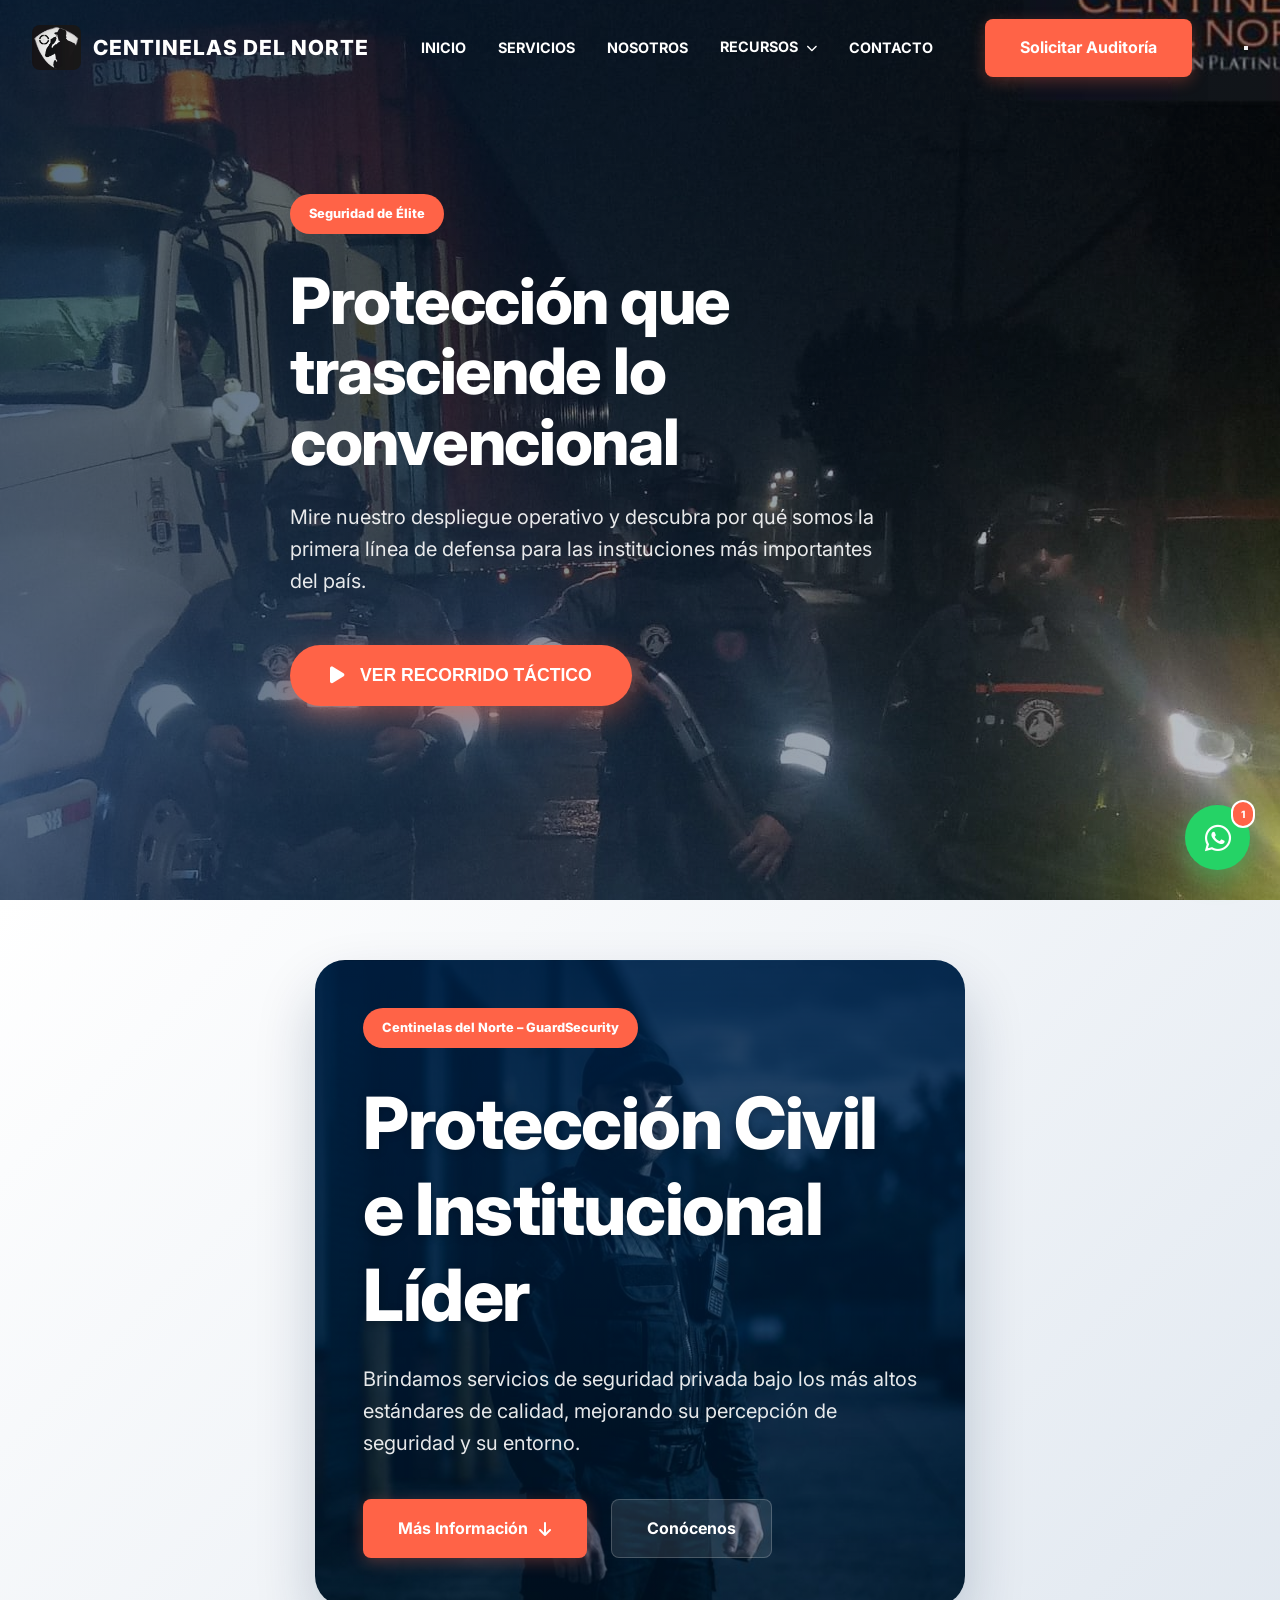
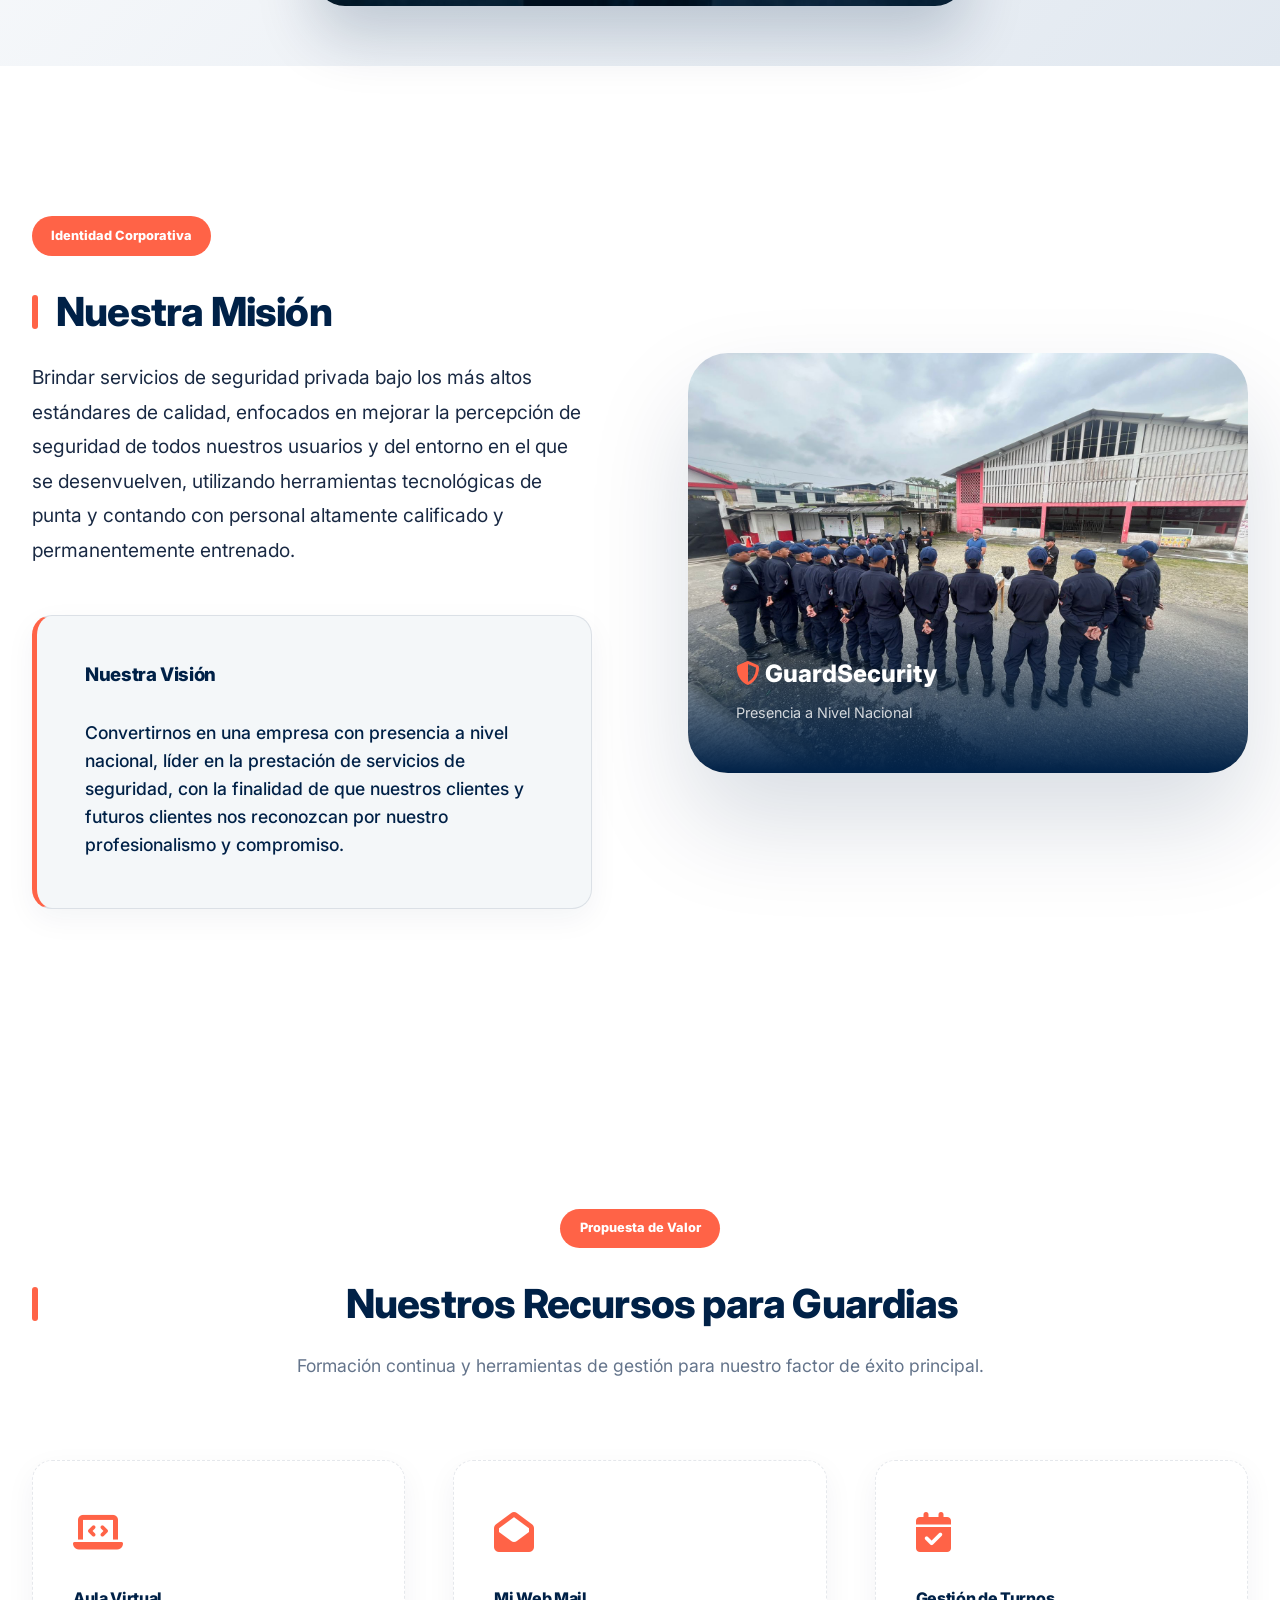
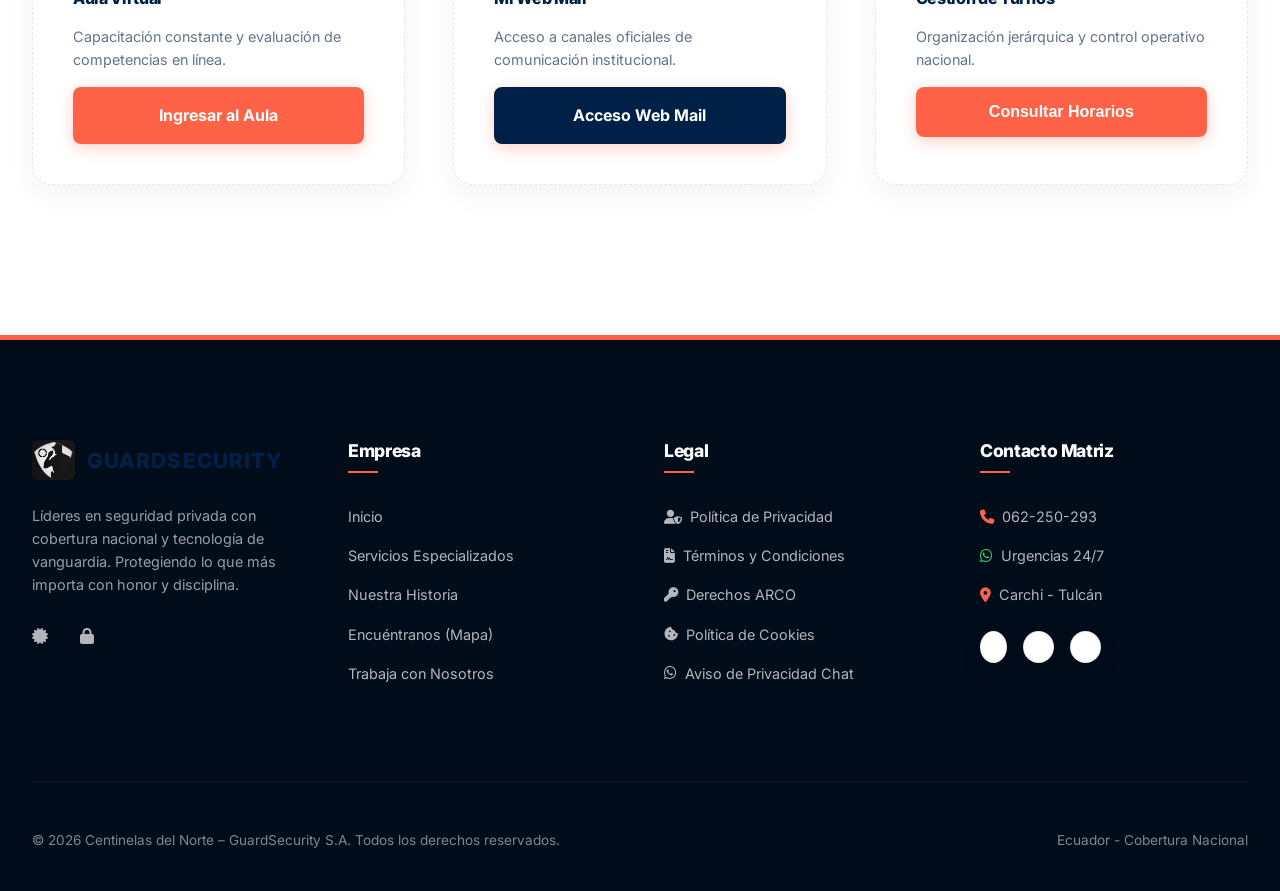
==== index.html @ 5591c802 "actualizar imagen home" ====
<!DOCTYPE html>
<html lang="es">

<head>
  <meta charset="UTF-8">
  <meta name="viewport" content="width=device-width, initial-scale=1.0">
  <title>Centinelas del Norte | Seguridad Privada & Vigilancia Táctica</title>
  <meta name="description" content="Protección integral con personal especializado y vigilancia de vanguardia.">

  <!-- Fonts -->
  <link rel="preconnect" href="https://fonts.googleapis.com">
  <link rel="preconnect" href="https://fonts.gstatic.com" crossorigin>
  <link href="https://fonts.googleapis.com/css2?family=Inter:wght@400;500;600;700;800;900&display=swap"
    rel="stylesheet">

  <!-- Icons & Styles -->
  <link rel="stylesheet" href="https://cdnjs.cloudflare.com/ajax/libs/font-awesome/6.4.0/css/all.min.css">
  <link rel="stylesheet" href="css/global.css">
  <link rel="stylesheet" href="css/index.css">
</head>

<body class="home-page">

  <header id="header-container"></header>

  <!-- Floating WhatsApp Button -->
  <a href="https://wa.me/593994286600?text=Hola%20Centinelas%20del%20Norte,%20deseo%20más%20información."
    class="whatsapp-float" target="_blank">
    <i class="fab fa-whatsapp"></i>
    <span class="whatsapp-badge">1</span>
  </a>

  <main>
    <!-- SECCIÓN VIDEO INSTITUCIONAL (Full Screen) -->
    <section class="video-section">
      <div class="video-container">
        <!-- IMAGEN DE FONDO / VIDEO: Se usa home.jpg como fondo principal del contenedor -->
        <video autoplay muted loop playsinline class="bg-video" poster="img/home.jpg"
          style="background: url('img/home.jpg') center/cover no-repeat;">
          <source src="video/institucional.mp4" type="video/mp4">
          <source
            src="https://assets.mixkit.co/videos/preview/mixkit-security-guard-walking-in-a-parking-lot-43572-large.mp4"
            type="video/mp4">
          Tu navegador no soporta el elemento de video.
        </video>
        <div class="video-overlay">
          <div class="container">
            <div class="video-content animate-on-scroll">
              <span class="tag">Seguridad de Élite</span>
              <h2>Protección que trasciende lo convencional</h2>
              <p>Mire nuestro despliegue operativo y descubra por qué somos la primera línea de defensa para las
                instituciones más importantes del país.</p>
              <button class="play-btn"><i class="fas fa-play"></i> VER RECORRIDO TÁCTICO</button>
            </div>
          </div>
        </div>
      </div>
    </section>

    <!-- HERO / SECCION PRINCIPAL -->
    <section class="hero">
      <div class="container">
        <div class="hero-box">
          <div class="hero-content">
            <span class="tag">Centinelas del Norte – GuardSecurity</span>
            <h1>Protección Civil e Institucional Líder</h1>
            <p>Brindamos servicios de seguridad privada bajo los más altos estándares de calidad, mejorando su
              percepción de seguridad y su entorno.</p>
            <div class="hero-btns" style="display: flex; gap: 1.5rem; flex-wrap: wrap;">
              <a href="#quienes" class="btn-yellow">Más Información <i class="fas fa-arrow-down"></i></a>
              <a href="servicios.html" class="btn-yellow"
                style="background: rgba(255,255,255,0.1); color: #fff; border: 1px solid rgba(255,255,255,0.2); box-shadow: none;">Conócenos</a>
            </div>
          </div>
        </div>
      </div>
    </section>

    <!-- QUIENES SOMOS / IDENTIDAD -->
    <section id="quienes" style="padding: 150px 0; background: #fff;">
      <div class="container">
        <div class="about-grid" style="display: grid; grid-template-columns: 1fr 1fr; gap: 6rem; align-items: center;">
          <div class="about-content animate-on-scroll">
            <span class="tag">Identidad Corporativa</span>
            <h2>Nuestra Misión</h2>
            <p style="font-size: 1.2rem; line-height: 1.8; color: var(--text-main); margin-bottom: 3rem;">
              Brindar servicios de seguridad privada bajo los más altos estándares de calidad, enfocados en mejorar la
              percepción de seguridad de todos nuestros usuarios y del entorno en el que se desenvuelven, utilizando
              herramientas tecnológicas de punta y contando con personal altamente calificado y permanentemente
              entrenado.
            </p>

            <div class="glass-card"
              style="border-left: 5px solid var(--tomato); padding: 3rem; background: var(--bg-dark);">
              <h3 style="margin-bottom: 2rem;">Nuestra Visión</h3>
              <p style="font-weight: 500; font-size: 1.1rem; color: var(--navy);">
                Convertirnos en una empresa con presencia a nivel nacional, líder en la prestación de servicios de
                seguridad, con la finalidad de que nuestros clientes y futuros clientes nos reconozcan por nuestro
                profesionalismo y compromiso.
              </p>
            </div>
          </div>
          <div class="about-visual animate-on-scroll">
            <div
              style="position: relative; border-radius: 40px; overflow: hidden; box-shadow: 0 50px 100px rgba(0,33,71,0.15);">
              <img src="img/Seguridad.jpg" alt="Centinela Security" style="width: 100%; display: block;">
              <div
                style="position: absolute; bottom: 0; left: 0; right: 0; padding: 3rem; background: linear-gradient(to top, var(--navy), transparent); color: #fff;">
                <div style="font-size: 1.5rem; font-weight: 800;"><i class="fas fa-shield-halved"
                    style="color: var(--tomato);"></i> GuardSecurity</div>
                <div style="font-size: 0.9rem; opacity: 0.8; margin-top: 0.5rem;">Presencia a Nivel Nacional</div>
              </div>
            </div>
          </div>
        </div>
      </div>
    </section>



    <!-- NUESTROS RECURSOS / GRID -->
    <section id="recursos" style="padding: 150px 0; background: #fff;">
      <div class="container">
        <div class="section-header" style="text-align: center; margin-bottom: 5rem;">
          <span class="tag">Propuesta de Valor</span>
          <h2>Nuestros Recursos para Guardias</h2>
          <p class="subtext" style="margin: 0 auto;">Formación continua y herramientas de gestión para nuestro factor de
            éxito principal.</p>
        </div>

        <div class="grid-3">
          <div class="glass-card animate-on-scroll" style="padding: 2.5rem; border: 1px dashed var(--border);">
            <div style="font-size: 2.5rem; color: var(--tomato); margin-bottom: 1.5rem;"><i
                class="fas fa-laptop-code"></i></div>
            <h4>Aula Virtual</h4>
            <p style="font-size: 0.9rem; color: var(--text-muted); margin: 1rem 0;">Capacitación constante y evaluación
              de competencias en línea.</p>
            <a href="https://centineladelnorte.com.ec/mentoria/login/index.php" class="btn-yellow"
              style="width: 100%; justify-content: center;">Ingresar al Aula</a>
          </div>
          <div class="glass-card animate-on-scroll" style="padding: 2.5rem; border: 1px dashed var(--border);">
            <div style="font-size: 2.5rem; color: var(--tomato); margin-bottom: 1.5rem;"><i
                class="fas fa-envelope-open"></i></div>
            <h4>Mi Web Mail</h4>
            <p style="font-size: 0.9rem; color: var(--text-muted); margin: 1rem 0;">Acceso a canales oficiales de
              comunicación institucional.</p>
            <a href="https://centineladelnorte.com.ec/webmail" target="_blank" class="btn-yellow"
              style="width: 100%; justify-content: center; background: var(--navy);">Acceso
              Web Mail</a>
          </div>
          <div class="glass-card animate-on-scroll" style="padding: 2.5rem; border: 1px dashed var(--border);">
            <div style="font-size: 2.5rem; color: var(--tomato); margin-bottom: 1.5rem;"><i
                class="fas fa-calendar-check"></i></div>
            <h4>Gestión de Turnos</h4>
            <p style="font-size: 0.9rem; color: var(--text-muted); margin: 1rem 0;">Organización jerárquica y control
              operativo nacional.</p>
            <button class="btn-yellow" style="width: 100%; justify-content: center;">Consultar Horarios</button>
          </div>
        </div>
      </div>
    </section>



  </main>

  <footer id="footer-container"></footer>

  <script src="js/components.js"></script>
  <script>
    // Trigger initial reveal
    setTimeout(() => {
      document.querySelectorAll('.animate-on-scroll')[0]?.classList.add('visible');
    }, 100);
  </script>
</body>

</html>
---- css/global.css ----
:root {
    --bg-dark: #f4f7f9;
    /* Light gray-blue background for a cleaner look */
    --bg-card: #ffffff;
    --navy: #002147;
    /* Professional Navy Blue */
    --tomato: #ff6347;
    /* Vibrant Tomato Red */
    --accent: var(--tomato);
    --accent-hover: #e5533d;
    --text-main: #1a2a44;
    /* Navy for text */
    --text-muted: #64748b;
    --glass: rgba(255, 255, 255, 0.9);
    --border: rgba(0, 33, 71, 0.1);
    --font-primary: 'Inter', system-ui, -apple-system, sans-serif;
    --transition: all 0.3s cubic-bezier(0.4, 0, 0.2, 1);
}

* {
    margin: 0;
    padding: 0;
    box-sizing: border-box;
    scroll-behavior: smooth;
}

body {
    background-color: var(--bg-dark);
    color: var(--text-main);
    font-family: var(--font-primary);
    line-height: 1.6;
    overflow-x: hidden;
}

.container {
    max-width: 1280px;
    margin: 0 auto;
    padding: 0 2rem;
}

/* Typography */
h1,
h2,
h3,
h4 {
    color: var(--navy);
    font-weight: 800;
    letter-spacing: -0.02em;
    line-height: 1.2;
}

h2 {
    font-size: clamp(2rem, 5vw, 2.5rem);
    margin-bottom: 1.5rem;
    position: relative;
    padding-left: 1.5rem;
}

h2::before {
    content: '';
    position: absolute;
    left: 0;
    top: 15%;
    height: 70%;
    width: 6px;
    background: var(--tomato);
    border-radius: 3px;
}

.subtext {
    color: var(--text-muted);
    font-size: 1.1rem;
    max-width: 700px;
    margin-bottom: 3.5rem;
}

/* Header & Nav */
header {
    position: fixed;
    top: 0;
    width: 100%;
    z-index: 1000;
    transition: var(--transition);
    padding: 1.2rem 0;
    background: transparent;
}

/* Glass effect when scrolled or on subpages */
header.scrolled,
body:not(.home-page) header {
    background: rgba(0, 33, 71, 0.8) !important;
    backdrop-filter: blur(15px);
    -webkit-backdrop-filter: blur(15px);
    padding: 0.8rem 0;
    box-shadow: 0 4px 30px rgba(0, 0, 0, 0.2);
    border-bottom: 1px solid rgba(255, 255, 255, 0.1);
}

header.scrolled nav ul li a,
body:not(.home-page) header nav ul li a,
body:not(.home-page) header .logo,
body.home-page header nav ul li a,
body.home-page header .logo {
    color: #fff !important;
}

.header-inner {
    display: flex;
    justify-content: space-between;
    align-items: center;
}

.logo {
    display: flex;
    align-items: center;
    gap: 0.75rem;
    font-weight: 800;
    font-size: 1.3rem;
    text-transform: uppercase;
    letter-spacing: 0.05em;
    color: var(--navy);
    text-decoration: none;
    transition: var(--transition);
}

nav>ul {
    display: flex;
    gap: 2rem;
    list-style: none;
}

nav ul li a {
    color: var(--navy);
    text-decoration: none;
    font-weight: 700;
    font-size: 0.9rem;
    transition: var(--transition);
    text-transform: uppercase;
    text-shadow: 0 1px 2px rgba(0, 0, 0, 0.1);
}

nav ul li a:hover,
nav ul li a.active {
    color: var(--tomato) !important;
    text-shadow: none;
}

/* Dropdown Curtain Effect */
.dropdown {
    position: relative;
    height: 100%;
    display: flex;
    align-items: center;
}

.dropdown-content {
    position: absolute;
    top: 100%;
    left: 50%;
    transform: translateX(-50%);
    background: var(--navy);
    min-width: 220px;
    list-style: none;
    padding: 0;
    max-height: 0;
    overflow: hidden;
    transition: max-height 0.6s cubic-bezier(0.4, 0, 0.2, 1), opacity 0.4s ease;
    opacity: 0;
    border-radius: 0 0 15px 15px;
    box-shadow: 0 20px 40px rgba(0, 33, 71, 0.3);
    z-index: 1001;
    border-top: 3px solid var(--tomato);
    display: flex;
    flex-direction: column;
    gap: 0;
}

.dropdown:hover .dropdown-content {
    max-height: 400px;
    opacity: 1;
    margin-top: 0.5rem;
}

.dropdown-content li {
    width: 100%;
}

.dropdown-content li a {
    color: #fff !important;
    padding: 1.2rem 2rem;
    display: block;
    text-transform: none !important;
    font-size: 0.95rem;
    font-weight: 500;
    border-bottom: 1px solid rgba(255, 255, 255, 0.05);
    transition: var(--transition);
    text-align: center;
}

.dropdown-content li a:hover {
    background: rgba(255, 99, 71, 0.1);
    color: var(--tomato) !important;
    padding-left: 2.2rem;
}

header:not(.scrolled) .dropdown-content {
    background: var(--navy);
}

header.scrolled .dropdown-content {
    background: #001a38;
}

/* Buttons */
.btn-yellow {
    background: var(--tomato);
    color: #fff;
    padding: 1rem 2.2rem;
    border-radius: 8px;
    font-weight: 700;
    text-decoration: none;
    display: inline-flex;
    align-items: center;
    gap: 0.7rem;
    transition: var(--transition);
    border: none;
    cursor: pointer;
    font-size: 1rem;
    box-shadow: 0 4px 15px rgba(255, 99, 71, 0.3);
}

.btn-yellow:hover {
    background: var(--navy);
    transform: translateY(-3px);
    box-shadow: 0 8px 25px rgba(0, 33, 71, 0.2);
}

/* Cards & Layout */
section {
    padding: 120px 0;
    /* More spacing between sections */
}

.glass-card {
    background: var(--bg-card);
    border: 1px solid var(--border);
    border-radius: 20px;
    padding: 3rem;
    transition: var(--transition);
    box-shadow: 0 10px 30px rgba(0, 33, 71, 0.05);
}

.glass-card:hover {
    border-color: var(--tomato);
    transform: translateY(-10px);
    box-shadow: 0 20px 40px rgba(0, 33, 71, 0.1);
}

/* Hero Customization */
.hero {
    min-height: 60vh;
    display: flex;
    align-items: center;
    padding: 60px 0;
    background: linear-gradient(135deg, #fff 0%, #e1e8f0 100%);
}

.hero-box {
    width: 100%;
    position: relative;
    border-radius: 30px;
    overflow: hidden;
    background: linear-gradient(rgba(0, 33, 71, 0.85), rgba(0, 33, 71, 0.4)), url('../img/security_guard_hero.png');
    background-size: cover;
    background-position: center;
    min-height: 450px;
    display: flex;
    align-items: center;
    box-shadow: 0 30px 60px rgba(0, 33, 71, 0.2);
}

.hero-content {
    max-width: 650px;
    padding: 3rem;
    z-index: 2;
    color: #fff;
}

.hero h1 {
    color: #fff;
    font-size: clamp(3rem, 7vw, 4.5rem);
    margin-bottom: 1.5rem;
    text-shadow: 0 2px 10px rgba(0, 0, 0, 0.2);
}

.hero p {
    color: rgba(255, 255, 255, 0.9);
    font-size: 1.25rem;
    margin-bottom: 2.5rem;
}

.tag {
    background: var(--tomato);
    color: #fff;
    padding: 0.6rem 1.2rem;
    font-size: 0.8rem;
    font-weight: 800;
    border-radius: 100px;
    margin-bottom: 2rem;
    display: inline-block;
}

/* Grid Systems */
.grid-3 {
    display: grid;
    grid-template-columns: repeat(auto-fit, minmax(320px, 1fr));
    gap: 3rem;
    /* Increased gap to prevent crowding */
}

/* Animations - Set to visible by default as requested */
.animate-on-scroll {
    opacity: 1;
    transform: translateY(0);
}

/* Service Card Fixes */
.service-icon {
    width: 70px;
    height: 70px;
    background: rgba(255, 99, 71, 0.1);
    color: var(--tomato);
    display: flex;
    align-items: center;
    justify-content: center;
    border-radius: 15px;
    font-size: 2.2rem;
    margin-bottom: 2rem;
}

.service-card h3 {
    margin-bottom: 1.2rem;
    font-size: 1.5rem;
}

/* Floating WhatsApp Button */
.whatsapp-float {
    position: fixed;
    bottom: 30px;
    right: 30px;
    width: 65px;
    height: 65px;
    background-color: #25d366;
    color: #FFF;
    border-radius: 50px;
    text-align: center;
    font-size: 30px;
    box-shadow: 0 10px 25px rgba(37, 211, 102, 0.4);
    z-index: 1000;
    display: flex;
    align-items: center;
    justify-content: center;
    text-decoration: none;
    transition: all 0.3s ease;
}

.whatsapp-float:hover {
    transform: scale(1.1) rotate(5deg);
    background-color: #128c7e;
    box-shadow: 0 15px 30px rgba(37, 211, 102, 0.5);
}

.whatsapp-badge {
    position: absolute;
    top: -5px;
    right: -5px;
    background: var(--tomato);
    color: white;
    font-size: 10px;
    padding: 4px 8px;
    border-radius: 20px;
    font-weight: 800;
    border: 2px solid #fff;
    animation: pulse 2s infinite;
}

@keyframes pulse {
    0% {
        transform: scale(1);
    }

    50% {
        transform: scale(1.1);
    }

    100% {
        transform: scale(1);
    }
}

/* Footer Improvements */
footer {
    background: #000c1a;
    padding: 100px 0 40px;
    border-top: 5px solid var(--tomato);
    color: #fff;
}

.footer-grid {
    display: grid;
    grid-template-columns: repeat(4, 1fr);
    gap: 3rem;
    margin-bottom: 5rem;
}

.footer-col h4 {
    color: #fff;
    font-size: 1.1rem;
    margin-bottom: 2rem;
    position: relative;
    padding-bottom: 0.75rem;
}

.footer-col h4::after {
    content: '';
    position: absolute;
    bottom: 0;
    left: 0;
    width: 30px;
    height: 2px;
    background: var(--tomato);
}

.footer-links {
    list-style: none;
}

.footer-links li {
    margin-bottom: 1rem;
}

.footer-links a {
    color: rgba(255, 255, 255, 0.7);
    text-decoration: none;
    transition: var(--transition);
    font-size: 0.9rem;
    display: flex;
    align-items: center;
    gap: 0.5rem;
}

.footer-links a:hover {
    color: var(--tomato);
    transform: translateX(5px);
}

.footer-bottom {
    padding-top: 3rem;
    border-top: 1px solid rgba(255, 255, 255, 0.05);
    display: flex;
    justify-content: space-between;
    align-items: center;
    color: rgba(255, 255, 255, 0.5);
    font-size: 0.85rem;
}

/* Mission & Vision Styling */
.mv-box {
    background: #fff;
    padding: 4rem;
    border-radius: 30px;
    box-shadow: 0 40px 80px rgba(0, 33, 71, 0.08);
    height: 100%;
    transition: var(--transition);
}

.mv-box:hover {
    transform: translateY(-10px);
}

.mv-icon {
    width: 60px;
    height: 60px;
    background: rgba(255, 99, 71, 0.1);
    color: var(--tomato);
    border-radius: 15px;
    display: flex;
    align-items: center;
    justify-content: center;
    font-size: 1.5rem;
    margin-bottom: 2rem;
}

/* Responsive fixes */
@media (max-width: 1024px) {
    .footer-grid {
        grid-template-columns: repeat(2, 1fr);
    }
}

@media (max-width: 640px) {
    .footer-grid {
        grid-template-columns: 1fr;
    }

    .whatsapp-float {
        width: 55px;
        height: 55px;
        bottom: 20px;
        right: 20px;
    }
}
---- css/index.css ----
/* Page specific styles for index.html */

.video-section {
    padding: 0;
    margin-top: 0;
    position: relative;
    height: 100vh;
    min-height: 100vh;
    overflow: hidden;
    background: #000;
}

.video-container {
    position: relative;
    width: 100%;
    height: 100%;
}

.bg-video {
    position: absolute;
    top: 50%;
    left: 50%;
    min-width: 100%;
    min-height: 100%;
    width: auto;
    height: auto;
    transform: translate(-50%, -50%);
    object-fit: cover;
    opacity: 0.85;
}

.video-overlay {
    position: absolute;
    top: 0;
    left: 0;
    width: 100%;
    height: 100%;
    background: linear-gradient(to right, rgba(0, 33, 71, 0.6) 0%, rgba(0, 33, 71, 0.1) 100%);
    display: flex;
    align-items: center;
    z-index: 2;
}

.video-content {
    max-width: 700px;
    color: #fff;
}

.video-content h2 {
    color: #fff;
    font-size: clamp(2.5rem, 6vw, 4rem);
    margin-bottom: 1.5rem;
    line-height: 1.1;
    border: none;
    padding: 0;
}

.video-content h2::before {
    display: none;
}

.video-content p {
    font-size: 1.25rem;
    color: rgba(255, 255, 255, 0.9);
    margin-bottom: 3rem;
    max-width: 600px;
}

.play-btn {
    background: var(--tomato);
    color: #fff;
    border: none;
    padding: 1.25rem 2.5rem;
    border-radius: 50px;
    font-weight: 800;
    font-size: 1.1rem;
    cursor: pointer;
    display: flex;
    align-items: center;
    gap: 1rem;
    transition: var(--transition);
    box-shadow: 0 10px 30px rgba(255, 99, 71, 0.4);
}

.play-btn i {
    font-size: 1.2rem;
}

.play-btn:hover {
    background: #fff;
    color: var(--navy);
    transform: translateY(-5px);
}

@media (max-width: 768px) {
    .video-section {
        height: 70vh;
    }

    .video-overlay {
        background: rgba(0, 33, 71, 0.6);
        text-align: center;
        justify-content: center;
    }

    .video-content {
        margin: 0 auto;
    }

    .play-btn {
        margin: 0 auto;
    }
}
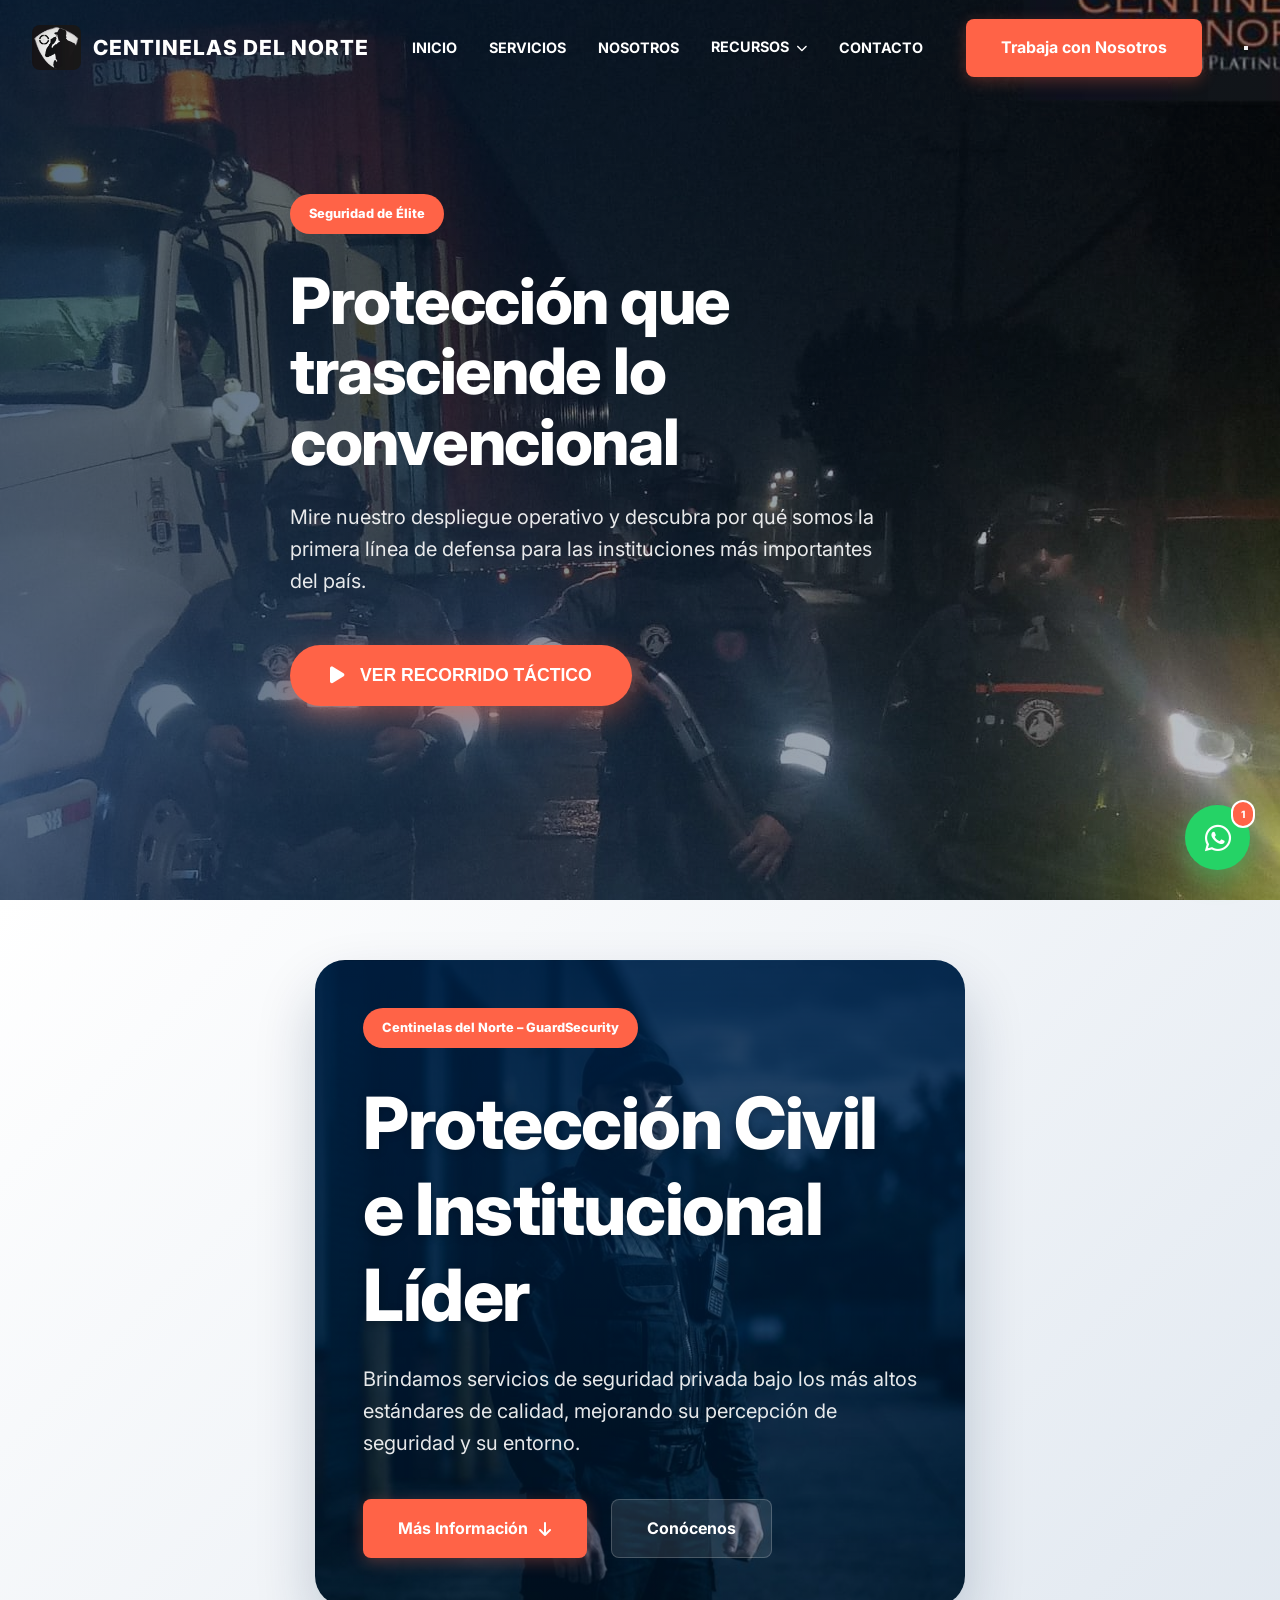
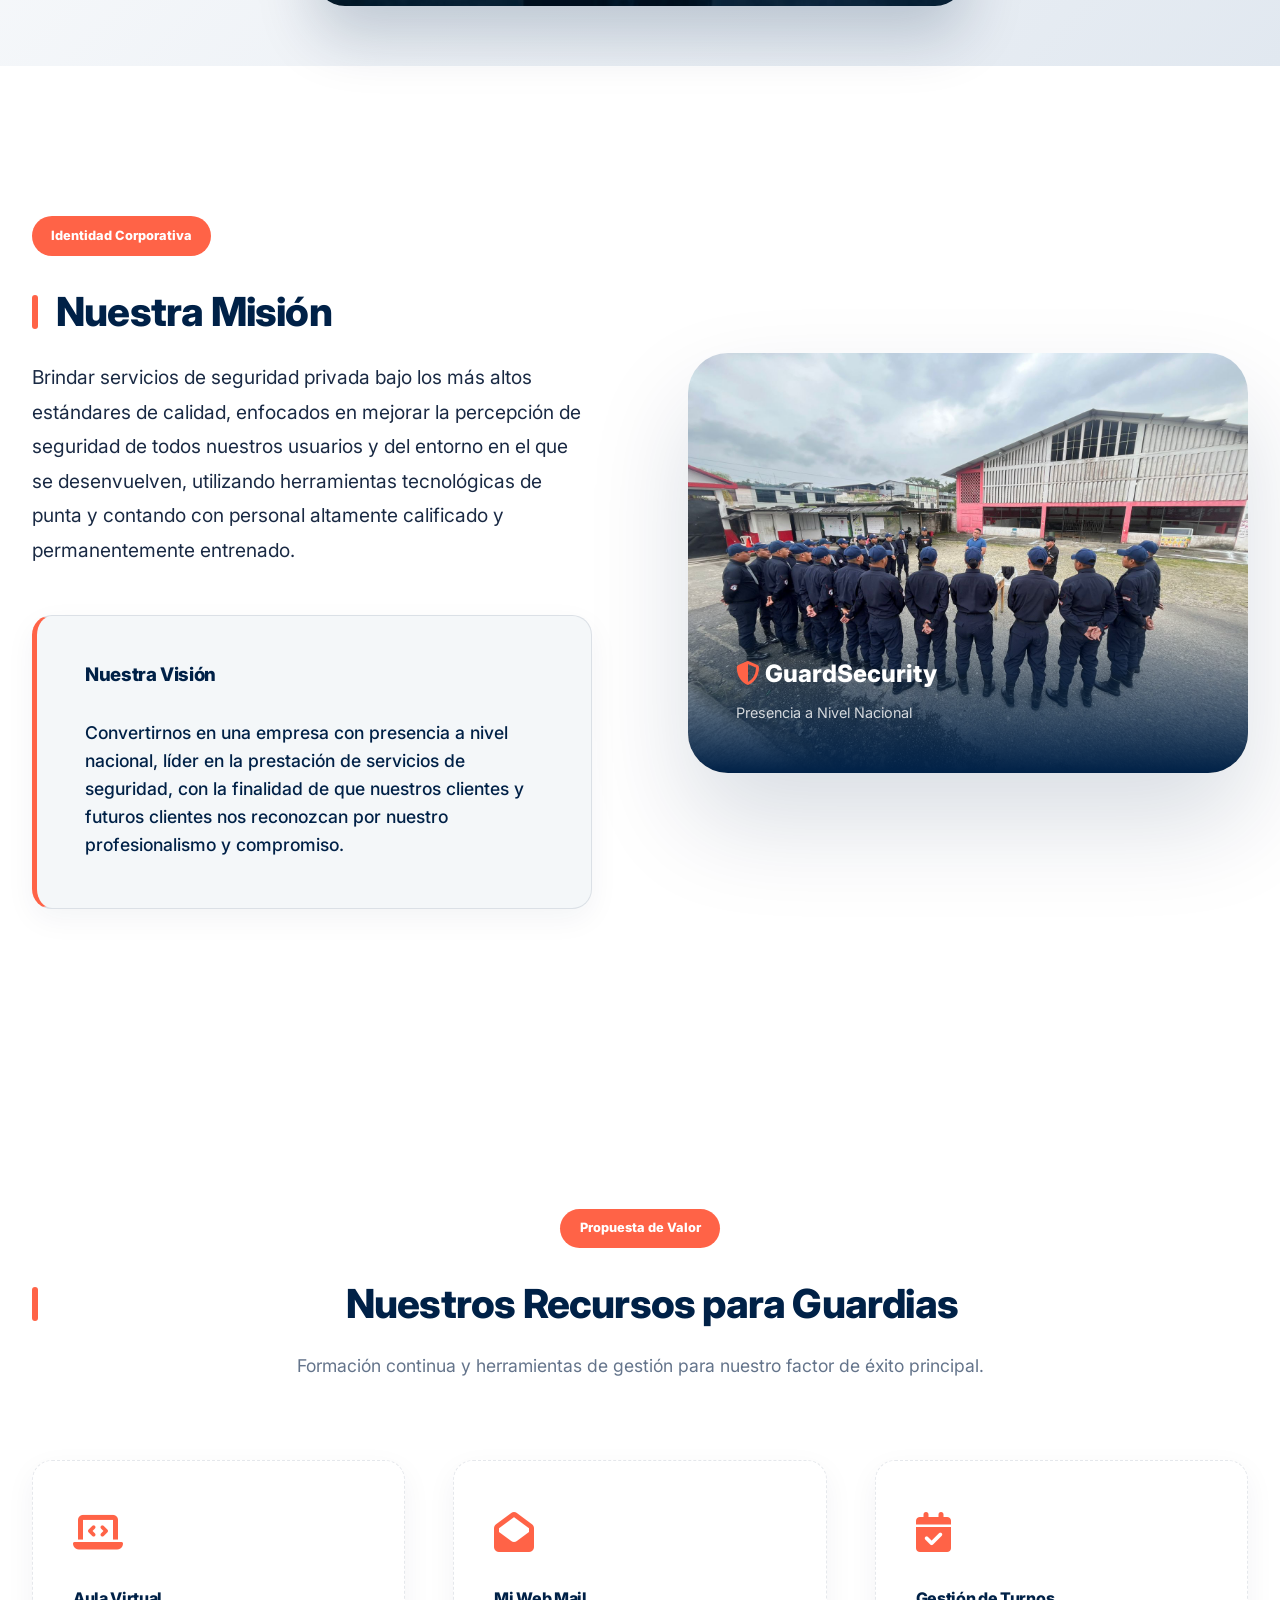
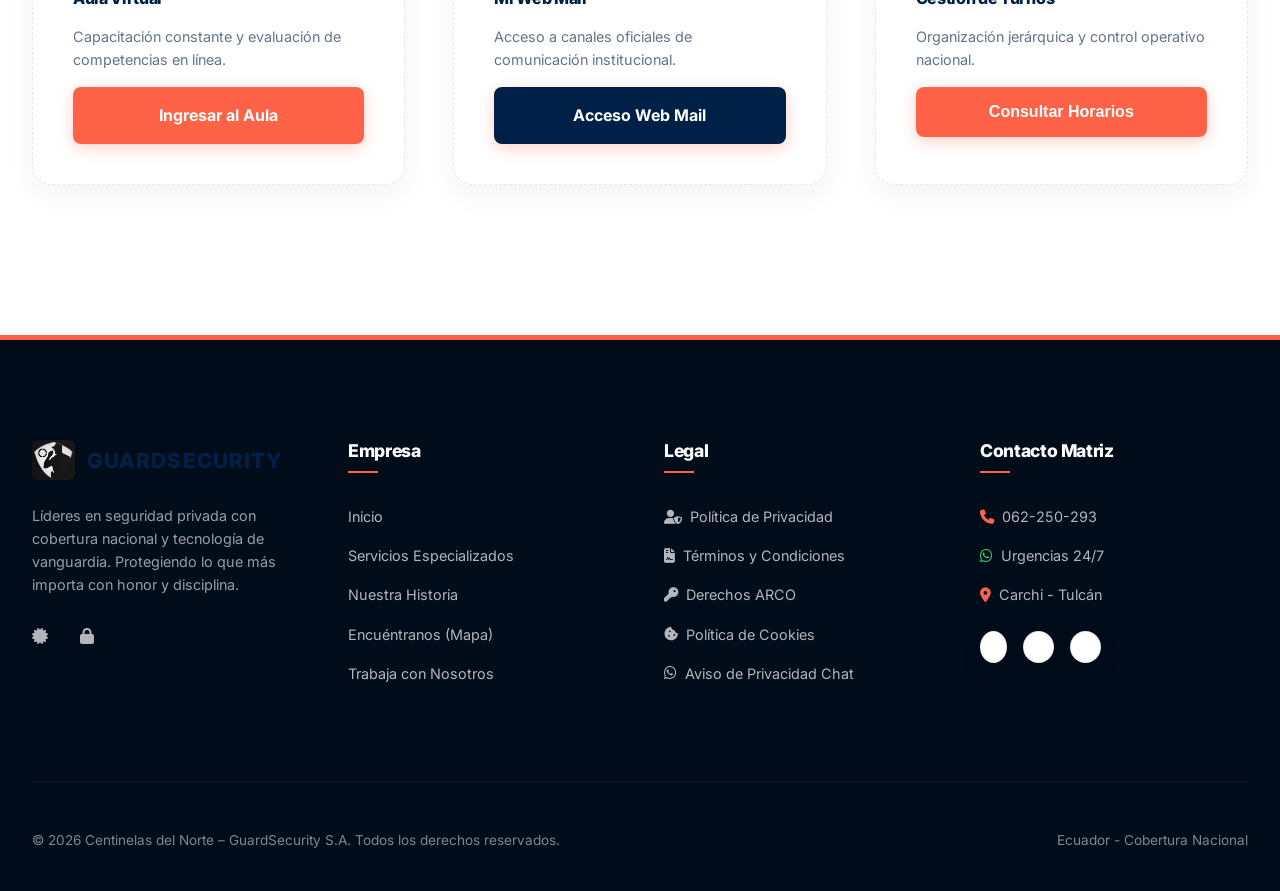
==== commit 88d13b97: "actualizacion de datos numero telefonico y redireccion" ====
--- a/index.html
+++ b/index.html
@@ -24,7 +24,7 @@
   <header id="header-container"></header>
 
   <!-- Floating WhatsApp Button -->
-  <a href="https://wa.me/593994286600?text=Hola%20Centinelas%20del%20Norte,%20deseo%20más%20información."
+  <a href="https://wa.me/593982313635?text=Hola%20Centinelas%20del%20Norte,%20deseo%20más%20información."
     class="whatsapp-float" target="_blank">
     <i class="fab fa-whatsapp"></i>
     <span class="whatsapp-badge">1</span>
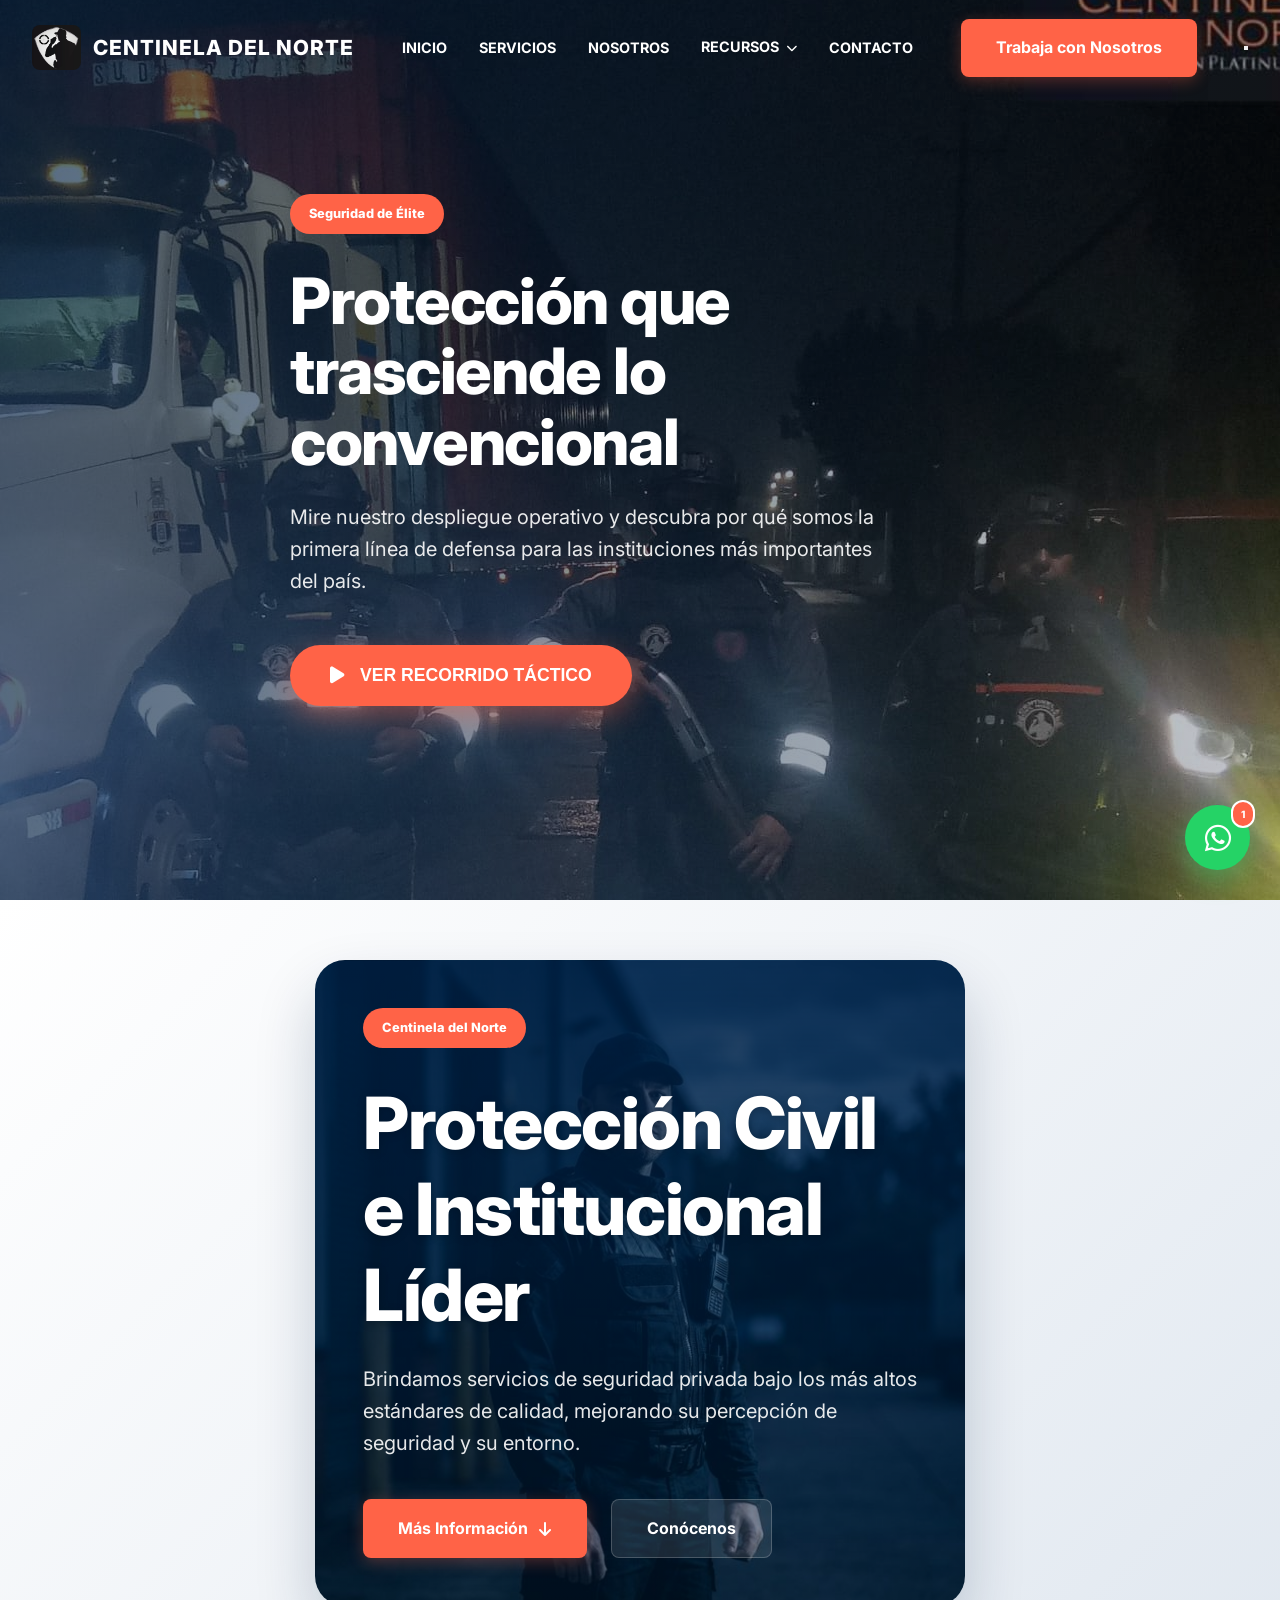
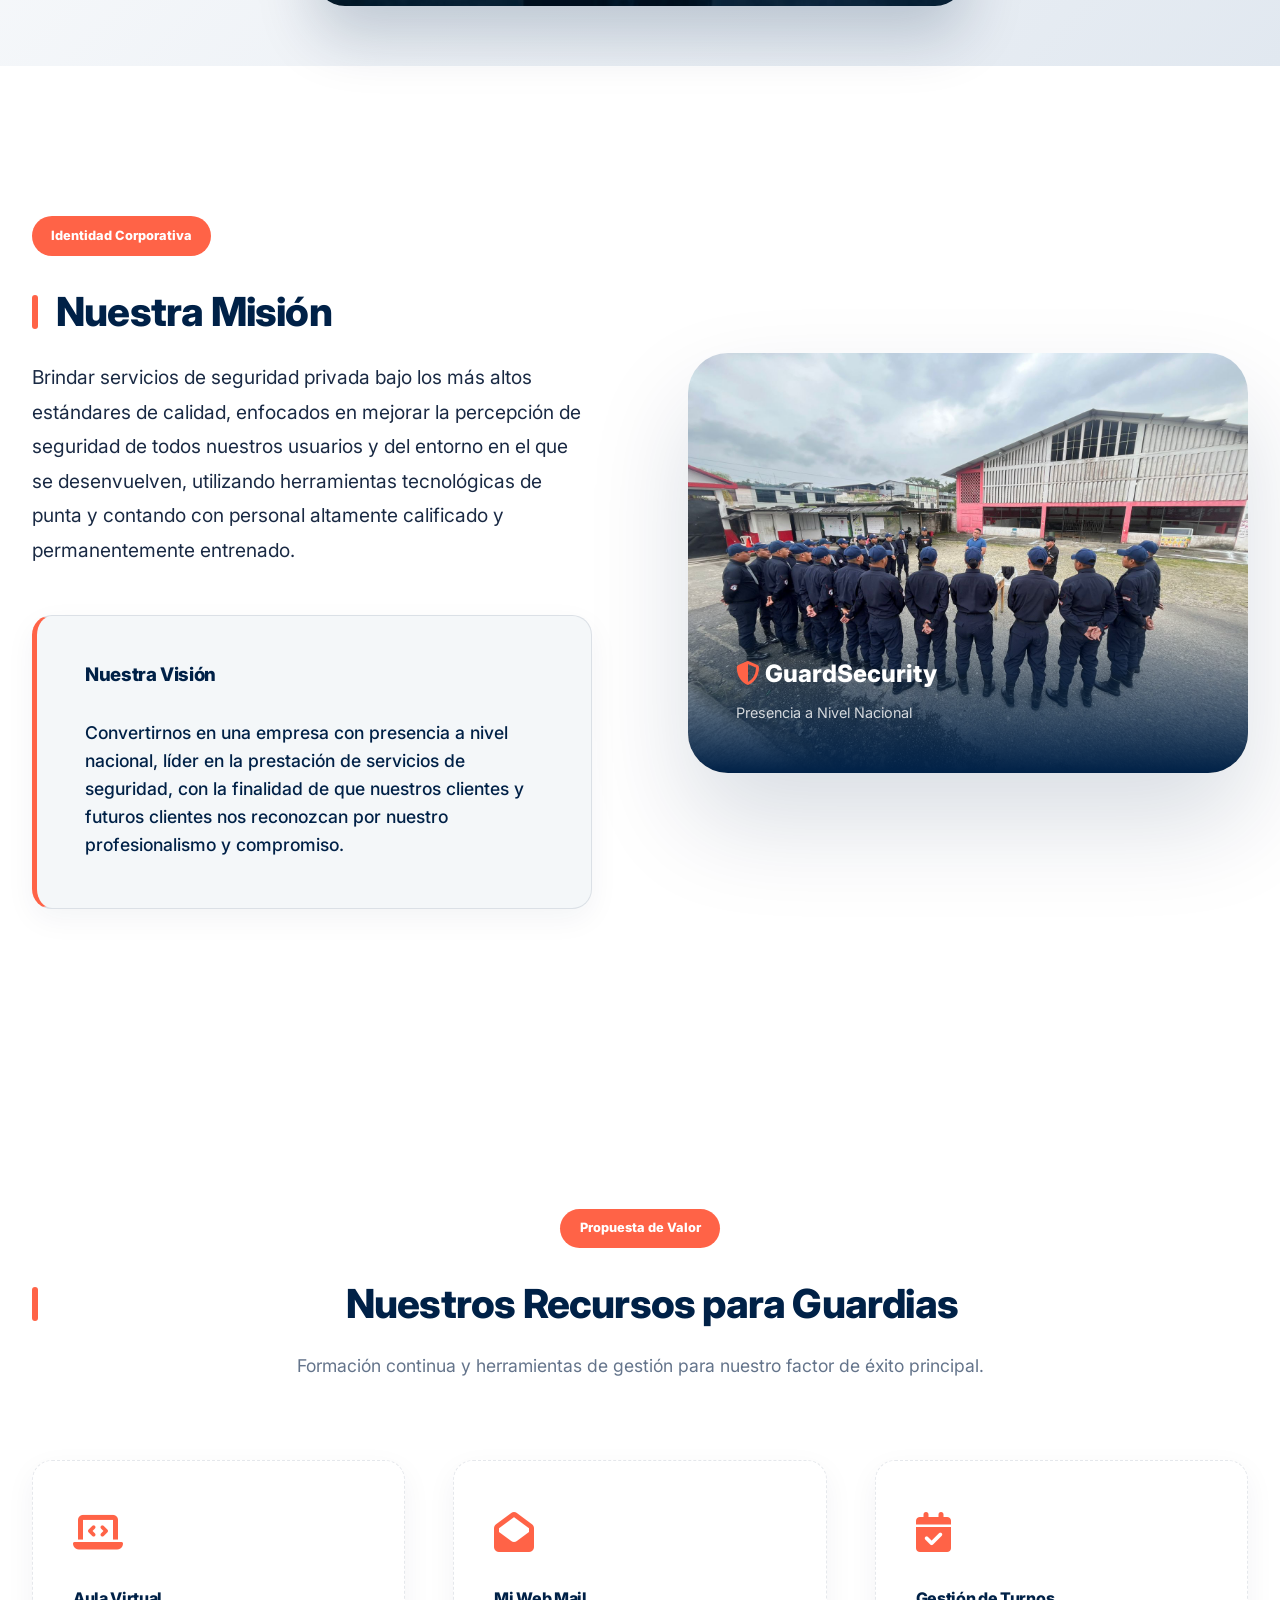
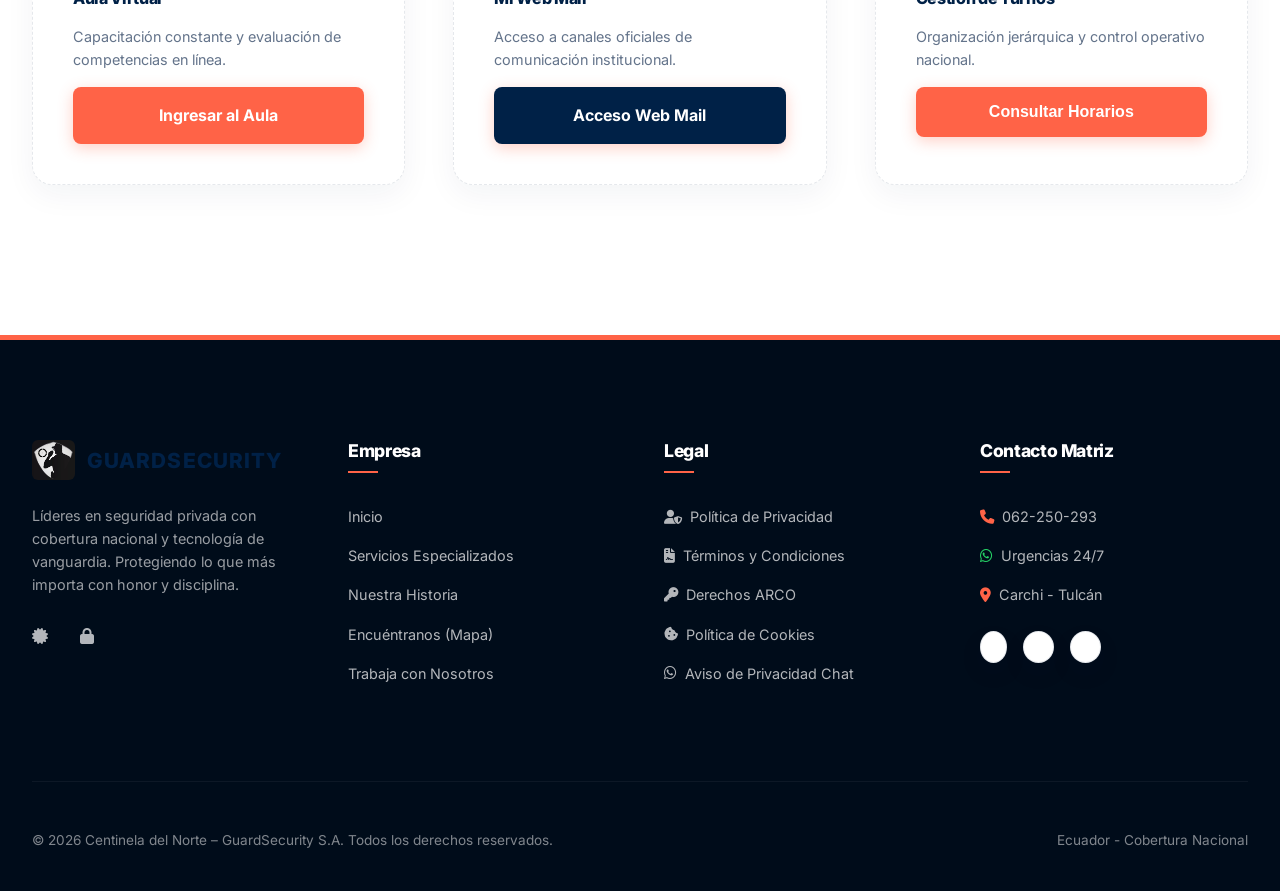
==== commit a71de77a: "cambiar nombre Centinela del norte" ====
--- a/index.html
+++ b/index.html
@@ -4,7 +4,7 @@
 <head>
   <meta charset="UTF-8">
   <meta name="viewport" content="width=device-width, initial-scale=1.0">
-  <title>Centinelas del Norte | Seguridad Privada & Vigilancia Táctica</title>
+  <title>Centinela del Norte | Seguridad Privada & Vigilancia Táctica</title>
   <meta name="description" content="Protección integral con personal especializado y vigilancia de vanguardia.">
 
   <!-- Fonts -->
@@ -24,7 +24,7 @@
   <header id="header-container"></header>
 
   <!-- Floating WhatsApp Button -->
-  <a href="https://wa.me/593982313635?text=Hola%20Centinelas%20del%20Norte,%20deseo%20más%20información."
+  <a href="https://wa.me/593982313635?text=Hola%20Centinela%20del%20Norte,%20deseo%20más%20información."
     class="whatsapp-float" target="_blank">
     <i class="fab fa-whatsapp"></i>
     <span class="whatsapp-badge">1</span>
@@ -62,7 +62,7 @@
       <div class="container">
         <div class="hero-box">
           <div class="hero-content">
-            <span class="tag">Centinelas del Norte – GuardSecurity</span>
+            <span class="tag">Centinela del Norte</span>
             <h1>Protección Civil e Institucional Líder</h1>
             <p>Brindamos servicios de seguridad privada bajo los más altos estándares de calidad, mejorando su
               percepción de seguridad y su entorno.</p>
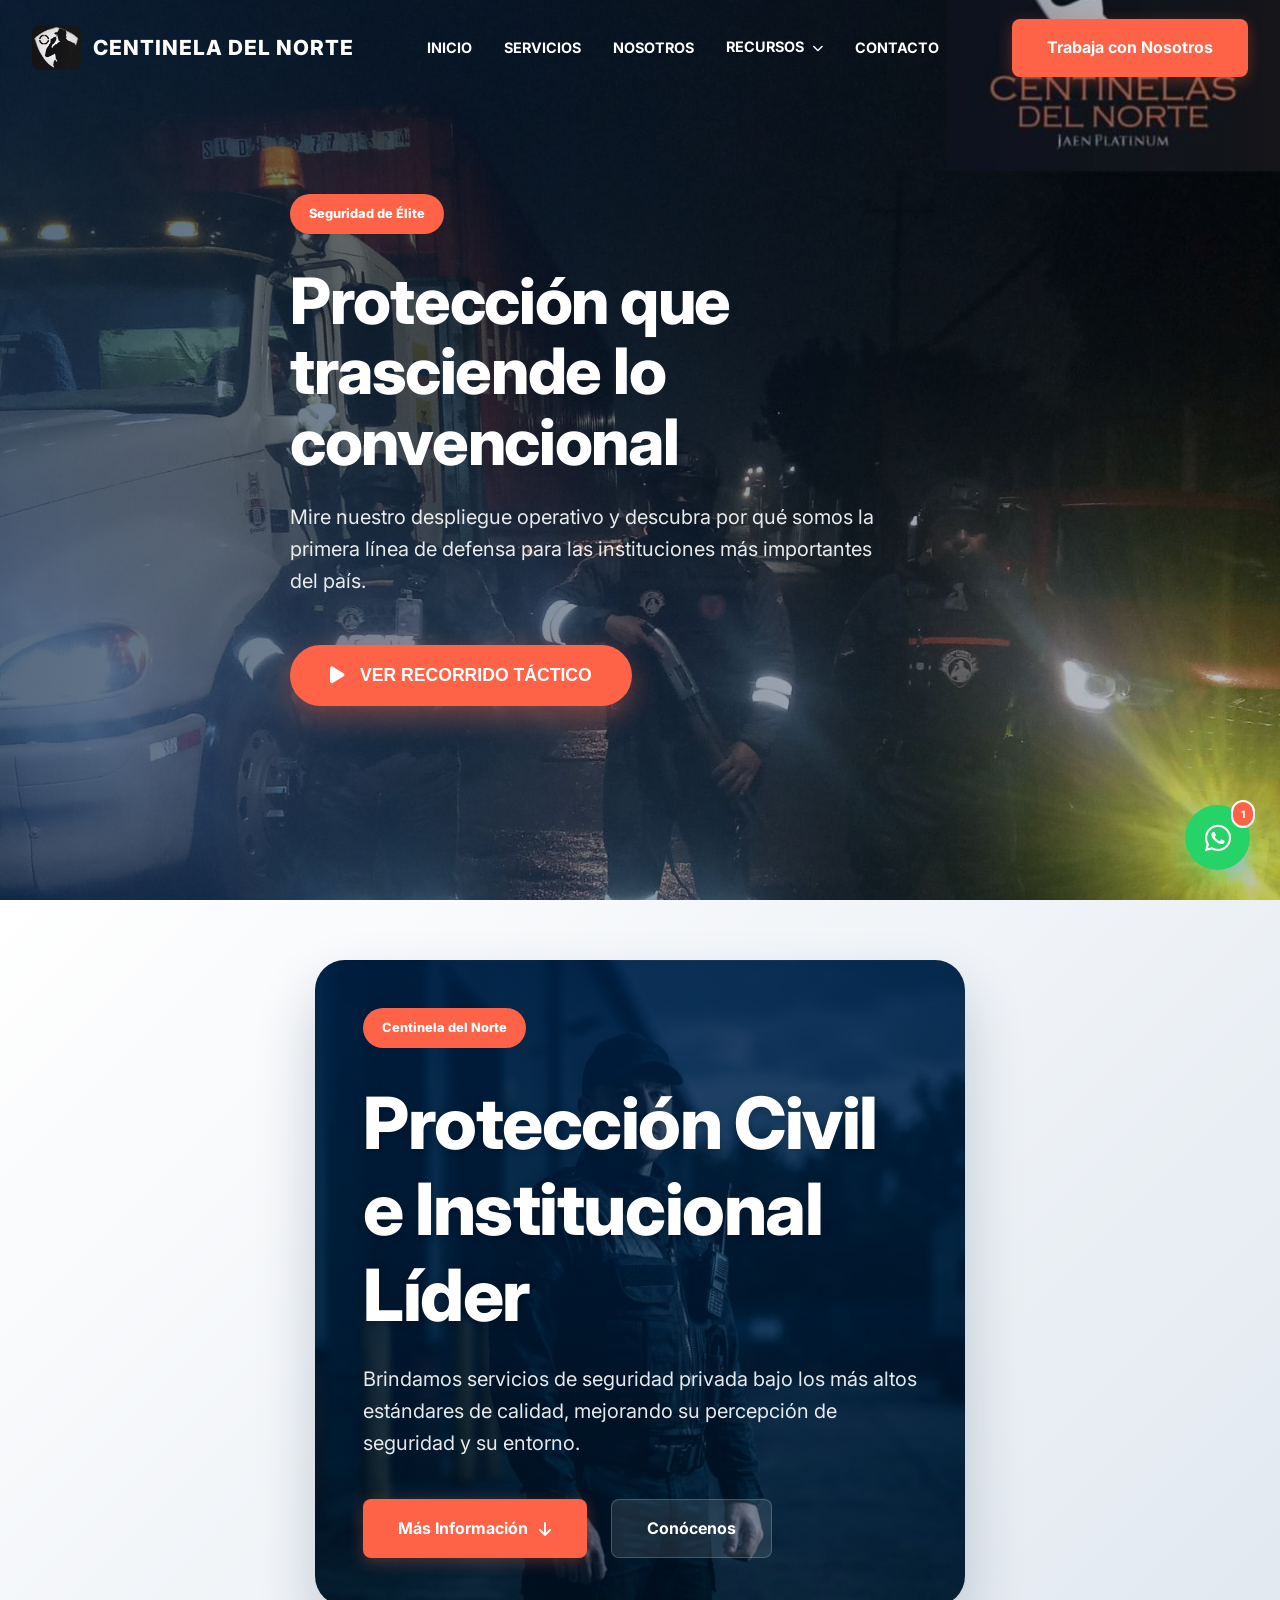
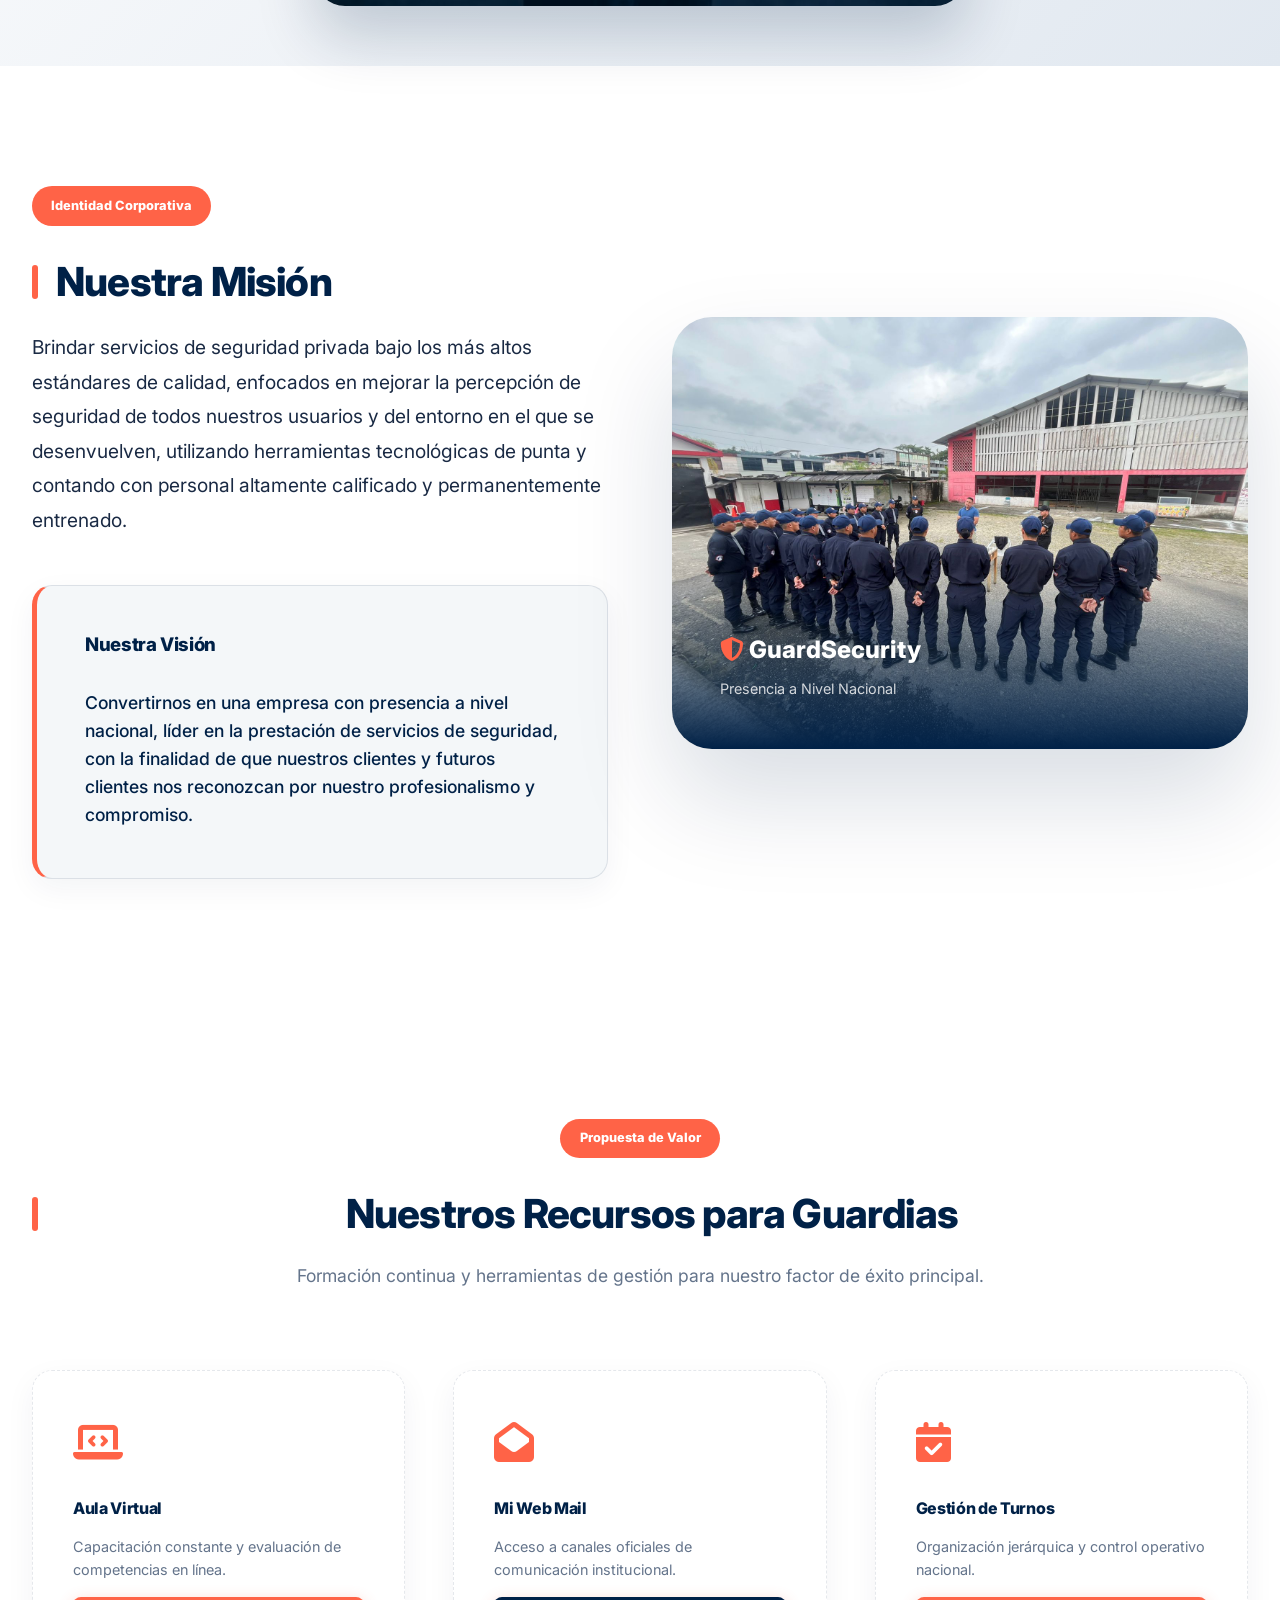
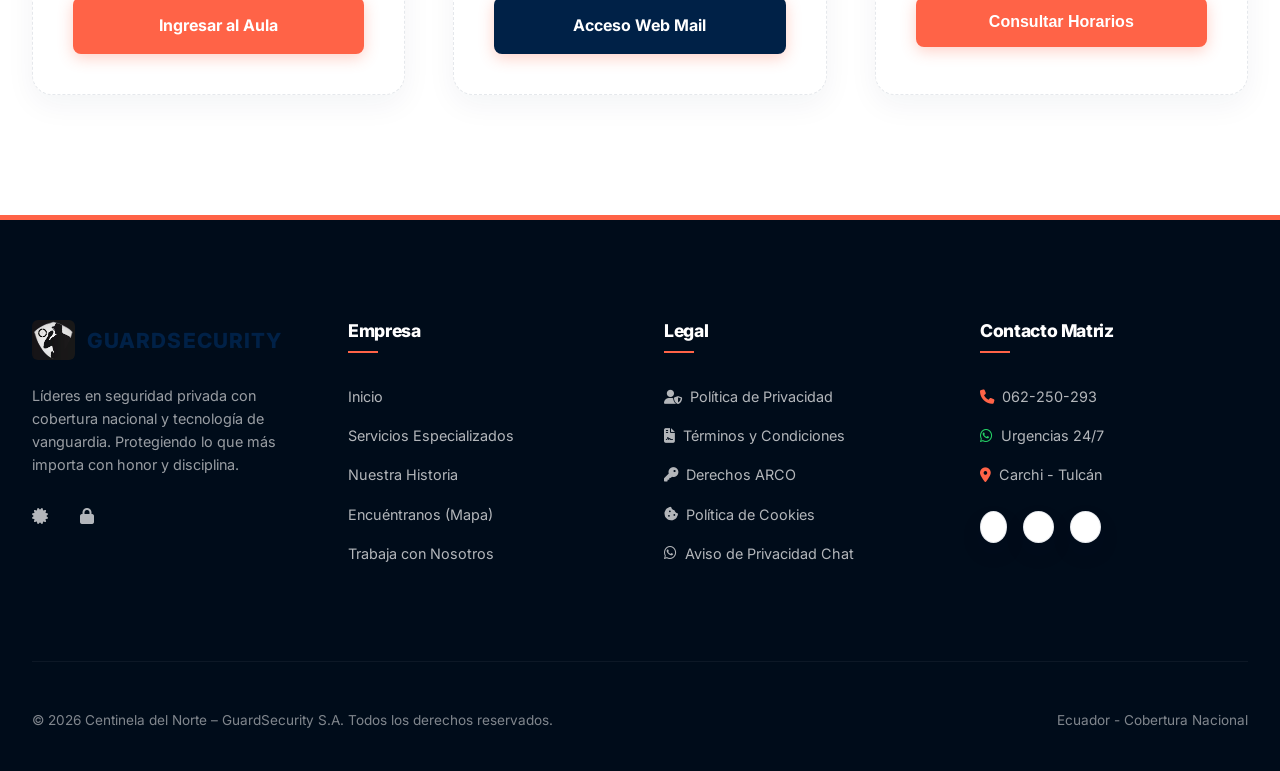
==== commit f9139b46: "ajustes de tamaños en otros dispositivos" ====
--- a/index.html
+++ b/index.html
@@ -77,9 +77,9 @@
     </section>
 
     <!-- QUIENES SOMOS / IDENTIDAD -->
-    <section id="quienes" style="padding: 150px 0; background: #fff;">
+    <section id="quienes" style="background: #fff;">
       <div class="container">
-        <div class="about-grid" style="display: grid; grid-template-columns: 1fr 1fr; gap: 6rem; align-items: center;">
+        <div class="about-grid grid-2-stack">
           <div class="about-content animate-on-scroll">
             <span class="tag">Identidad Corporativa</span>
             <h2>Nuestra Misión</h2>
@@ -119,7 +119,7 @@
 
 
     <!-- NUESTROS RECURSOS / GRID -->
-    <section id="recursos" style="padding: 150px 0; background: #fff;">
+    <section id="recursos" style="background: #fff;">
       <div class="container">
         <div class="section-header" style="text-align: center; margin-bottom: 5rem;">
           <span class="tag">Propuesta de Valor</span>
--- a/css/global.css
+++ b/css/global.css
@@ -32,10 +32,22 @@
     overflow-x: hidden;
 }
 
+img,
+video {
+    max-width: 100%;
+    height: auto;
+}
+
 .container {
     max-width: 1280px;
     margin: 0 auto;
     padding: 0 2rem;
+}
+
+@media (max-width: 768px) {
+    .container {
+        padding: 0 1.5rem;
+    }
 }
 
 /* Typography */
@@ -143,6 +155,56 @@
 nav ul li a.active {
     color: var(--tomato) !important;
     text-shadow: none;
+}
+
+/* Mobile Toggle Styles */
+.mobile-toggle {
+    display: none;
+    flex-direction: column;
+    justify-content: space-between;
+    width: 30px;
+    height: 21px;
+    background: transparent;
+    border: none;
+    cursor: pointer;
+    padding: 0;
+    z-index: 1001;
+}
+
+.mobile-toggle span {
+    width: 100%;
+    height: 3px;
+    background-color: #fff;
+    border-radius: 10px;
+    transition: all 0.3s linear;
+    position: relative;
+    transform-origin: 1px;
+}
+
+.mobile-toggle.active span:first-child {
+    transform: rotate(45deg);
+}
+
+.mobile-toggle.active span:nth-child(2) {
+    opacity: 0;
+    transform: translateX(20px);
+}
+
+.mobile-toggle.active span:last-child {
+    transform: rotate(-45deg);
+}
+
+header:not(.scrolled) .mobile-toggle span {
+    background-color: var(--navy);
+}
+
+body.home-page header:not(.scrolled) .mobile-toggle span {
+    background-color: #fff;
+}
+
+header.scrolled .mobile-toggle span,
+body:not(.home-page) header .mobile-toggle span {
+    background-color: #fff;
 }
 
 /* Dropdown Curtain Effect */
@@ -256,6 +318,16 @@
     box-shadow: 0 20px 40px rgba(0, 33, 71, 0.1);
 }
 
+.responsive-card {
+    padding: 4rem;
+}
+
+@media (max-width: 768px) {
+    .responsive-card {
+        padding: 2.5rem 1.5rem;
+    }
+}
+
 /* Hero Customization */
 .hero {
     min-height: 60vh;
@@ -263,6 +335,20 @@
     align-items: center;
     padding: 60px 0;
     background: linear-gradient(135deg, #fff 0%, #e1e8f0 100%);
+}
+
+.page-header {
+    background: linear-gradient(to bottom, #000, var(--bg-dark));
+    padding-top: 180px;
+    padding-bottom: 60px;
+    text-align: center;
+}
+
+@media (max-width: 768px) {
+    .page-header {
+        padding-top: 120px;
+        padding-bottom: 40px;
+    }
 }
 
 .hero-box {
@@ -315,7 +401,31 @@
     display: grid;
     grid-template-columns: repeat(auto-fit, minmax(320px, 1fr));
     gap: 3rem;
-    /* Increased gap to prevent crowding */
+}
+
+.grid-2-stack {
+    display: grid;
+    grid-template-columns: 1fr 1fr;
+    gap: 4rem;
+    align-items: center;
+}
+
+.form-grid {
+    display: grid;
+    grid-template-columns: 1fr 1fr;
+    gap: 2rem;
+}
+
+@media (max-width: 991px) {
+    .grid-2-stack {
+        grid-template-columns: 1fr;
+        gap: 3rem;
+    }
+
+    .form-grid {
+        grid-template-columns: 1fr;
+        gap: 1.5rem;
+    }
 }
 
 /* Animations - Set to visible by default as requested */
@@ -496,6 +606,118 @@
     .footer-grid {
         grid-template-columns: repeat(2, 1fr);
     }
+
+    nav>ul {
+        gap: 1.5rem;
+    }
+}
+
+@media (max-width: 991px) {
+    header {
+        padding: 1rem 0;
+    }
+
+    .mobile-toggle {
+        display: flex;
+    }
+
+    nav {
+        position: fixed;
+        top: 0;
+        right: -100%;
+        width: 80%;
+        max-width: 400px;
+        height: 100vh;
+        background: var(--navy);
+        padding: 80px 40px;
+        transition: 0.5s cubic-bezier(0.4, 0, 0.2, 1);
+        z-index: 1000;
+        box-shadow: -10px 0 30px rgba(0, 0, 0, 0.3);
+        display: flex;
+        flex-direction: column;
+        justify-content: center;
+    }
+
+    nav.mobile-active {
+        right: 0;
+    }
+
+    nav ul {
+        flex-direction: column;
+        gap: 2rem;
+        text-align: left;
+    }
+
+    nav ul li a {
+        font-size: 1.2rem;
+        color: #fff !important;
+    }
+
+    .header-actions {
+        display: none;
+    }
+
+    .dropdown-content {
+        position: static;
+        transform: none;
+        max-height: none;
+        opacity: 1;
+        background: transparent;
+        box-shadow: none;
+        padding-left: 1.5rem;
+        border-top: none;
+        margin-top: 1rem;
+        display: none;
+        /* Initially hidden, can be toggled or shown differently */
+    }
+
+    .dropdown.active .dropdown-content {
+        display: flex;
+    }
+
+    .dropdown-content li a {
+        padding: 0.8rem 0;
+        text-align: left;
+        font-size: 1.1rem;
+        border-bottom: none;
+    }
+
+    section {
+        padding: 80px 0;
+    }
+
+    .grid-3 {
+        gap: 2rem;
+    }
+
+    .glass-card {
+        padding: 2rem;
+    }
+}
+
+@media (max-width: 768px) {
+    h2 {
+        padding-left: 1rem;
+    }
+
+    .hero-box {
+        min-height: 400px;
+    }
+
+    .hero-content {
+        padding: 2rem;
+        text-align: center;
+    }
+
+    .hero-btns {
+        justify-content: center;
+    }
+
+    .footer-bottom {
+        flex-direction: column;
+        gap: 1.5rem;
+        text-align: center;
+    }
 }
 
 @media (max-width: 640px) {
@@ -509,4 +731,12 @@
         bottom: 20px;
         right: 20px;
     }
+
+    .hero h1 {
+        font-size: 2.5rem;
+    }
+
+    section {
+        padding: 60px 0;
+    }
 }
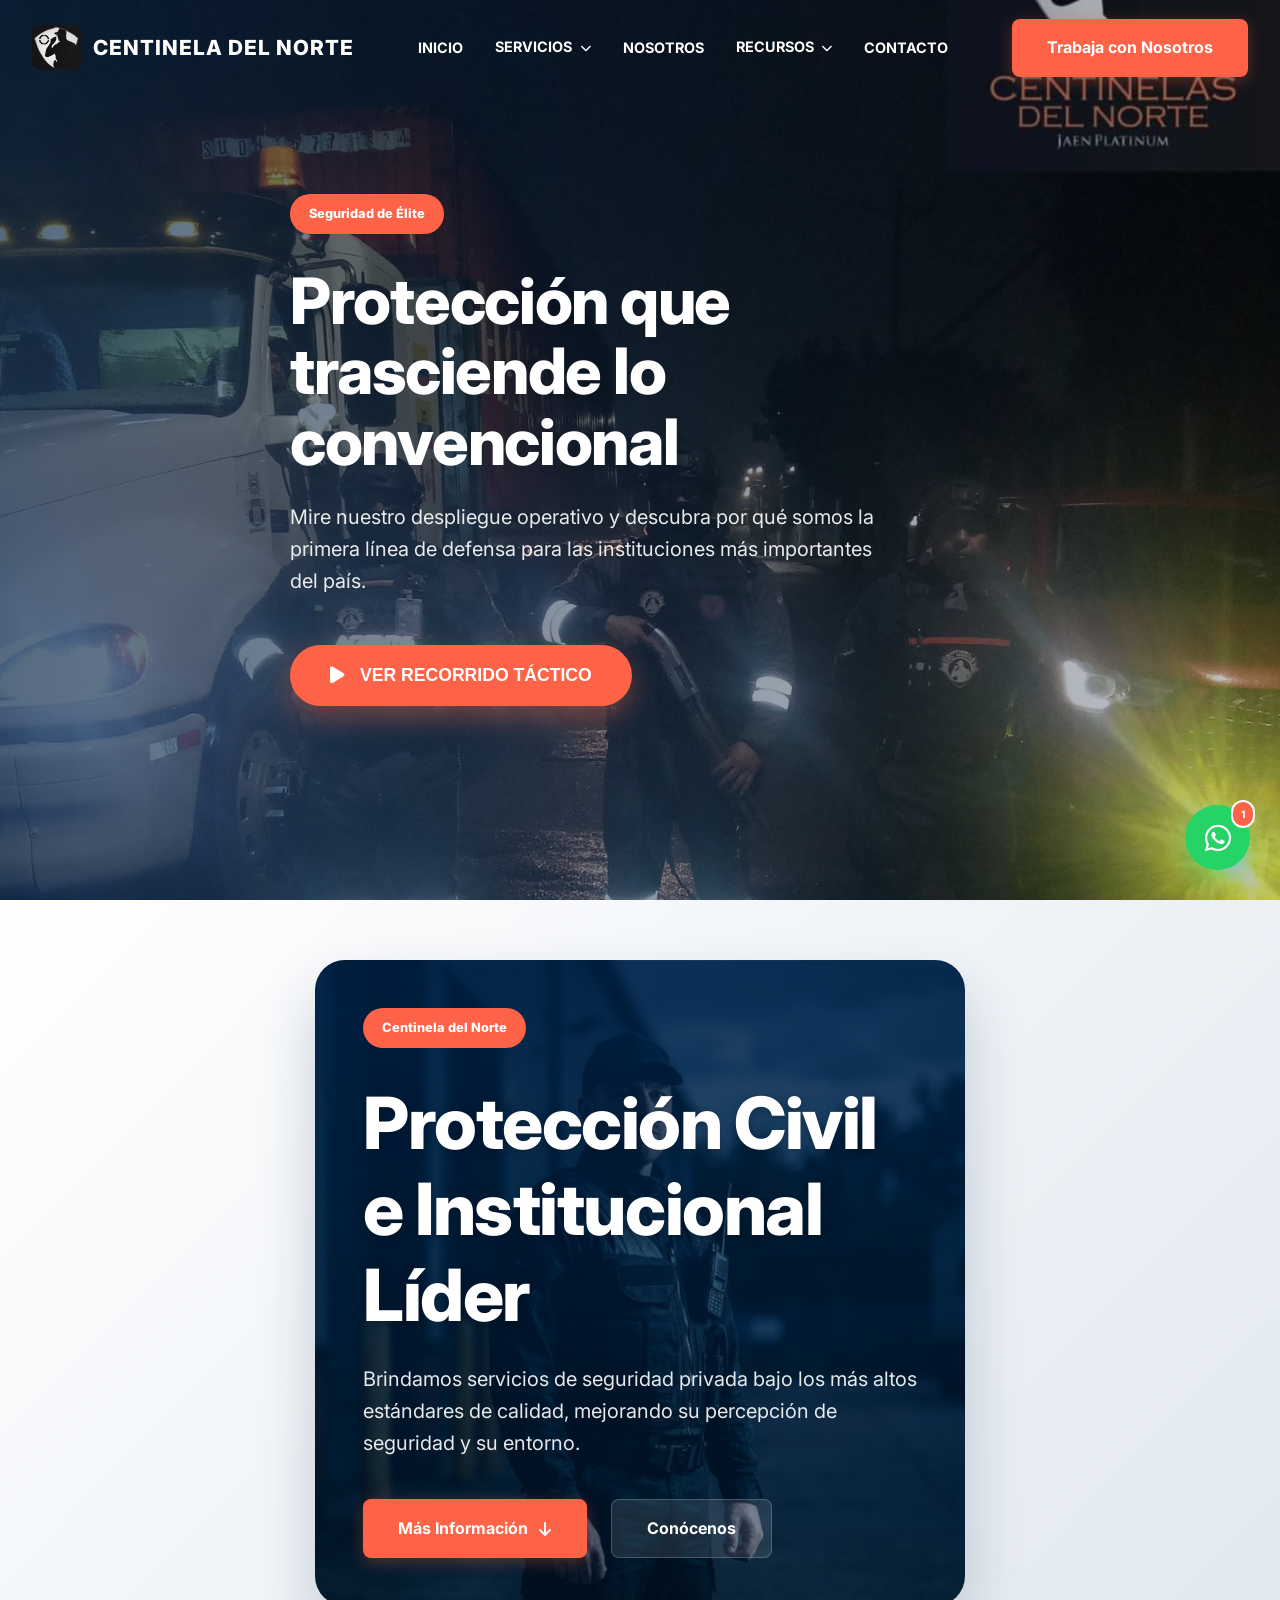
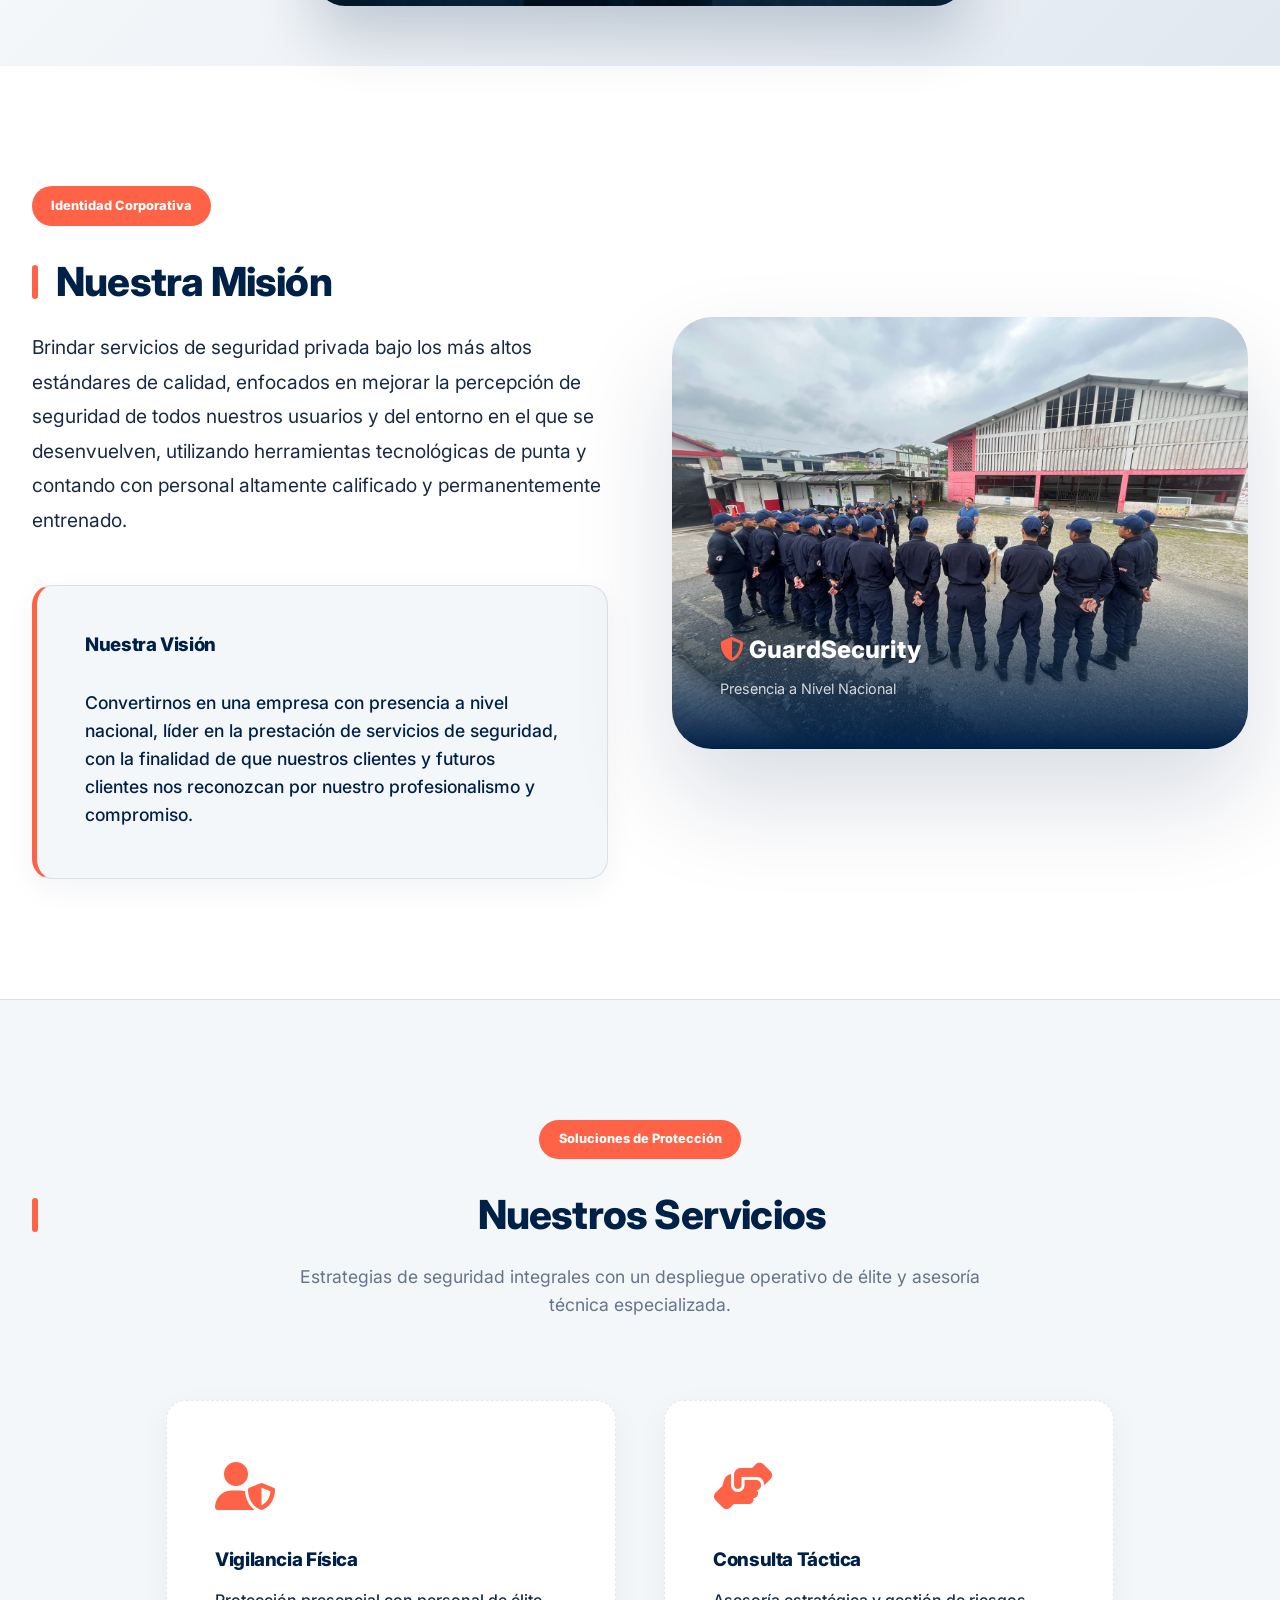
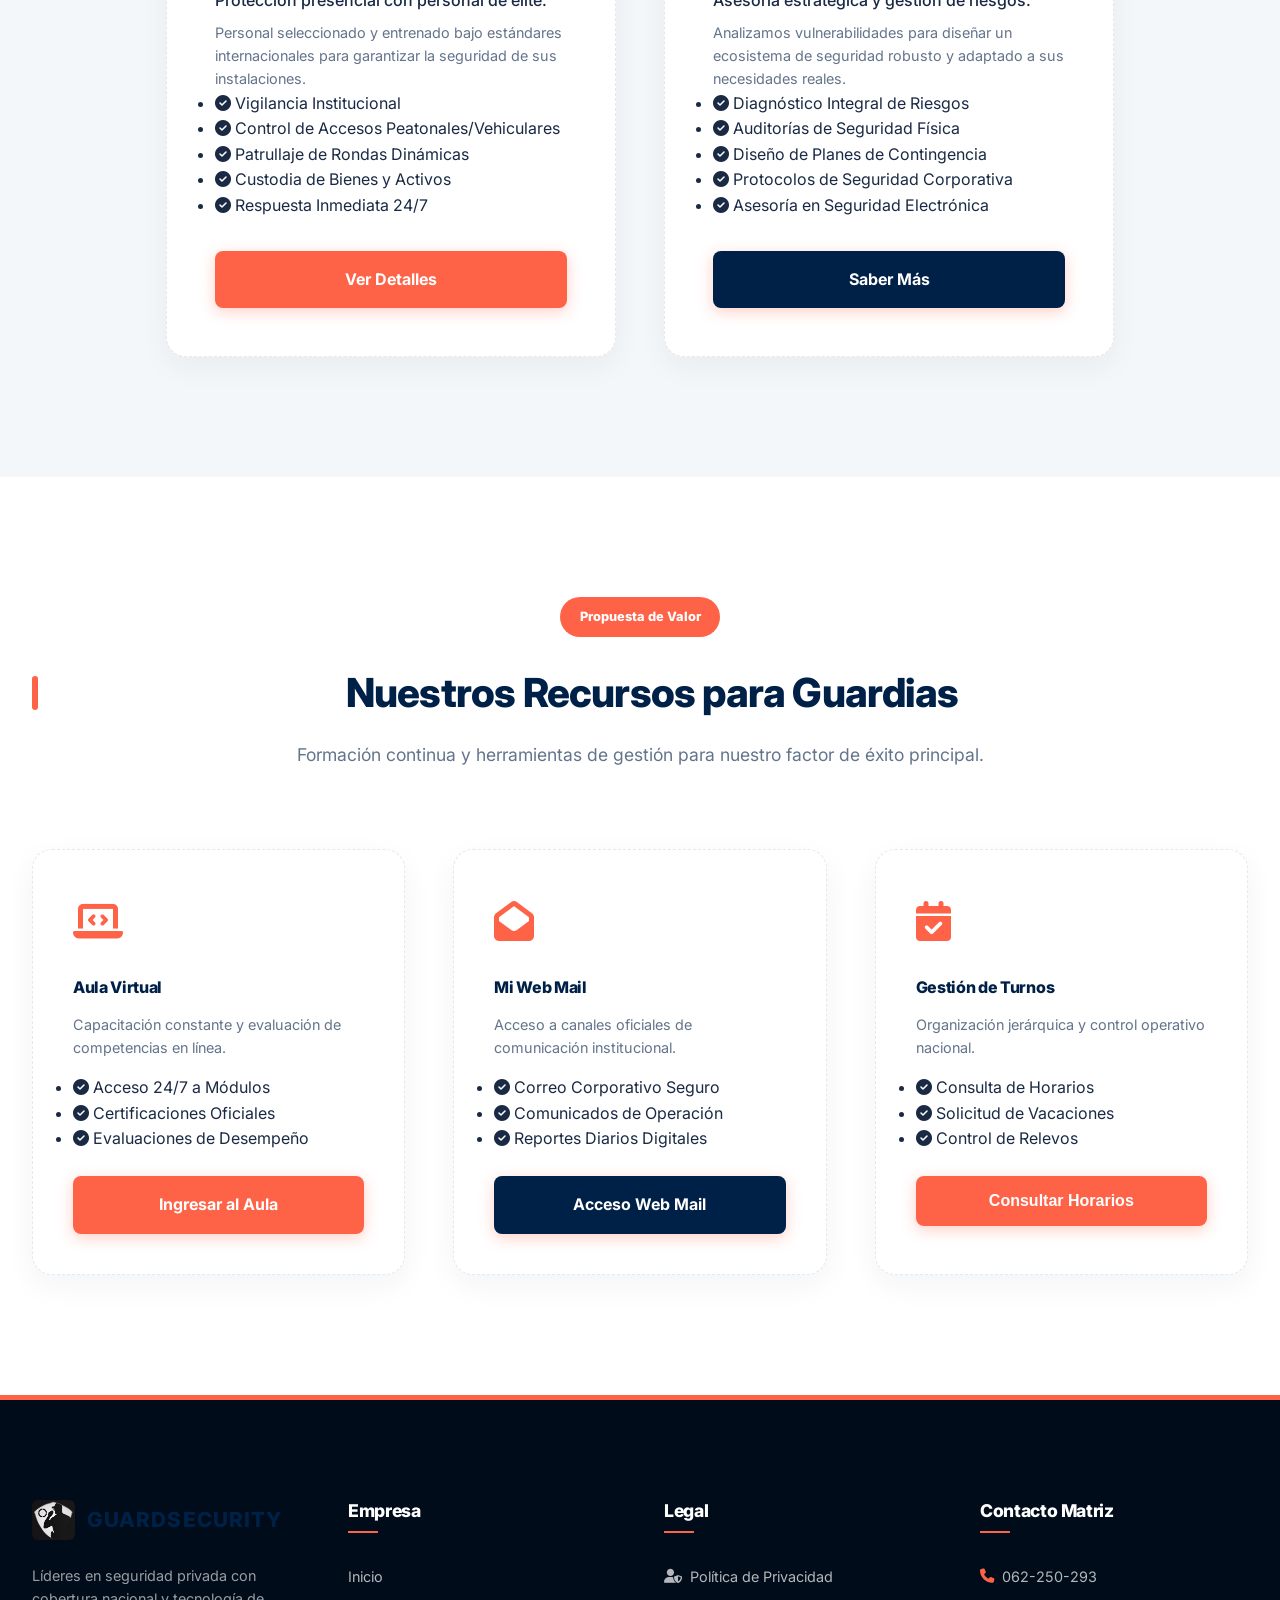
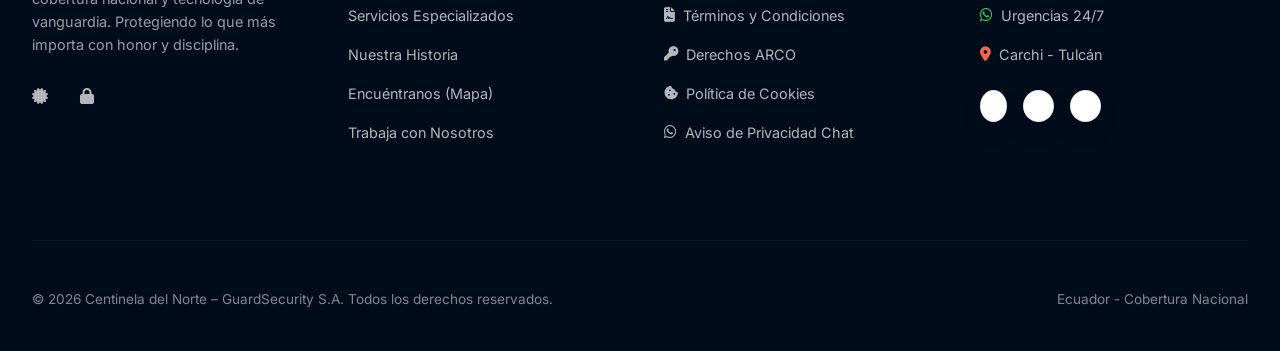
==== commit bd8bbe37: "ajuste de servicios para que me de dos opciones" ====
--- a/index.html
+++ b/index.html
@@ -116,7 +116,66 @@
       </div>
     </section>
 
-
+    <!-- NUESTROS SERVICIOS / EXPANDABLE GRID -->
+    <section id="servicios-home" style="background: var(--bg-dark); border-top: 1px solid var(--border);">
+      <div class="container">
+        <div class="section-header" style="text-align: center; margin-bottom: 5rem;">
+          <span class="tag">Soluciones de Protección</span>
+          <h2>Nuestros Servicios</h2>
+          <p class="subtext" style="margin: 0 auto;">Estrategias de seguridad integrales con un despliegue operativo de
+            élite y asesoría técnica especializada.</p>
+        </div>
+
+        <div class="grid-3"
+          style="justify-content: center; grid-template-columns: repeat(auto-fit, minmax(350px, 450px));">
+          <!-- Vigilancia Física -->
+          <div class="glass-card expandable-card animate-on-scroll" style="border: 1px dashed var(--border);">
+            <div style="font-size: 3rem; color: var(--tomato); margin-bottom: 1.5rem;"><i
+                class="fas fa-user-shield"></i></div>
+            <h3 style="margin-bottom: 1rem;">Vigilancia Física</h3>
+            <p style="font-size: 1rem; color: var(--text-main); font-weight: 500;">Protección presencial con personal de
+              élite.</p>
+            <p style="font-size: 0.9rem; color: var(--text-muted); margin-top: 0.5rem;">Personal seleccionado y
+              entrenado bajo estándares internacionales para garantizar la seguridad de sus instalaciones.</p>
+
+            <div class="expanded-content">
+              <ul class="feature-list">
+                <li><i class="fas fa-check-circle"></i> Vigilancia Institucional</li>
+                <li><i class="fas fa-check-circle"></i> Control de Accesos Peatonales/Vehiculares</li>
+                <li><i class="fas fa-check-circle"></i> Patrullaje de Rondas Dinámicas</li>
+                <li><i class="fas fa-check-circle"></i> Custodia de Bienes y Activos</li>
+                <li><i class="fas fa-check-circle"></i> Respuesta Inmediata 24/7</li>
+              </ul>
+              <a href="vigilancia.html" class="btn-yellow"
+                style="width: 100%; justify-content: center; margin-top: 2rem;">Ver Detalles</a>
+            </div>
+          </div>
+
+          <!-- Consulta Táctica -->
+          <div class="glass-card expandable-card animate-on-scroll" style="border: 1px dashed var(--border);">
+            <div style="font-size: 3rem; color: var(--tomato); margin-bottom: 1.5rem;"><i
+                class="fas fa-handshake-angle"></i></div>
+            <h3 style="margin-bottom: 1rem;">Consulta Táctica</h3>
+            <p style="font-size: 1rem; color: var(--text-main); font-weight: 500;">Asesoría estratégica y gestión de
+              riesgos.</p>
+            <p style="font-size: 0.9rem; color: var(--text-muted); margin-top: 0.5rem;">Analizamos vulnerabilidades para
+              diseñar un ecosistema de seguridad robusto y adaptado a sus necesidades reales.</p>
+
+            <div class="expanded-content">
+              <ul class="feature-list">
+                <li><i class="fas fa-check-circle"></i> Diagnóstico Integral de Riesgos</li>
+                <li><i class="fas fa-check-circle"></i> Auditorías de Seguridad Física</li>
+                <li><i class="fas fa-check-circle"></i> Diseño de Planes de Contingencia</li>
+                <li><i class="fas fa-check-circle"></i> Protocolos de Seguridad Corporativa</li>
+                <li><i class="fas fa-check-circle"></i> Asesoría en Seguridad Electrónica</li>
+              </ul>
+              <a href="consulta.html" class="btn-yellow"
+                style="width: 100%; justify-content: center; margin-top: 2rem; background: var(--navy);">Saber Más</a>
+            </div>
+          </div>
+        </div>
+      </div>
+    </section>
 
     <!-- NUESTROS RECURSOS / GRID -->
     <section id="recursos" style="background: #fff;">
@@ -129,32 +188,60 @@
         </div>
 
         <div class="grid-3">
-          <div class="glass-card animate-on-scroll" style="padding: 2.5rem; border: 1px dashed var(--border);">
+          <!-- Aula Virtual -->
+          <div class="glass-card expandable-card animate-on-scroll"
+            style="padding: 2.5rem; border: 1px dashed var(--border);">
             <div style="font-size: 2.5rem; color: var(--tomato); margin-bottom: 1.5rem;"><i
                 class="fas fa-laptop-code"></i></div>
             <h4>Aula Virtual</h4>
             <p style="font-size: 0.9rem; color: var(--text-muted); margin: 1rem 0;">Capacitación constante y evaluación
               de competencias en línea.</p>
-            <a href="https://centineladelnorte.com.ec/mentoria/login/index.php" class="btn-yellow"
-              style="width: 100%; justify-content: center;">Ingresar al Aula</a>
-          </div>
-          <div class="glass-card animate-on-scroll" style="padding: 2.5rem; border: 1px dashed var(--border);">
+            <div class="expanded-content">
+              <ul class="feature-list" style="margin-bottom: 1.5rem;">
+                <li><i class="fas fa-check-circle"></i> Acceso 24/7 a Módulos</li>
+                <li><i class="fas fa-check-circle"></i> Certificaciones Oficiales</li>
+                <li><i class="fas fa-check-circle"></i> Evaluaciones de Desempeño</li>
+              </ul>
+              <a href="https://centineladelnorte.com.ec/mentoria/login/index.php" target="_blank" class="btn-yellow"
+                style="width: 100%; justify-content: center;">Ingresar al Aula</a>
+            </div>
+          </div>
+
+          <!-- Web Mail -->
+          <div class="glass-card expandable-card animate-on-scroll"
+            style="padding: 2.5rem; border: 1px dashed var(--border);">
             <div style="font-size: 2.5rem; color: var(--tomato); margin-bottom: 1.5rem;"><i
                 class="fas fa-envelope-open"></i></div>
             <h4>Mi Web Mail</h4>
             <p style="font-size: 0.9rem; color: var(--text-muted); margin: 1rem 0;">Acceso a canales oficiales de
               comunicación institucional.</p>
-            <a href="https://centineladelnorte.com.ec/webmail" target="_blank" class="btn-yellow"
-              style="width: 100%; justify-content: center; background: var(--navy);">Acceso
-              Web Mail</a>
-          </div>
-          <div class="glass-card animate-on-scroll" style="padding: 2.5rem; border: 1px dashed var(--border);">
+            <div class="expanded-content">
+              <ul class="feature-list" style="margin-bottom: 1.5rem;">
+                <li><i class="fas fa-check-circle"></i> Correo Corporativo Seguro</li>
+                <li><i class="fas fa-check-circle"></i> Comunicados de Operación</li>
+                <li><i class="fas fa-check-circle"></i> Reportes Diarios Digitales</li>
+              </ul>
+              <a href="https://centineladelnorte.com.ec/webmail" target="_blank" class="btn-yellow"
+                style="width: 100%; justify-content: center; background: var(--navy);">Acceso Web Mail</a>
+            </div>
+          </div>
+
+          <!-- Gestión de Turnos -->
+          <div class="glass-card expandable-card animate-on-scroll"
+            style="padding: 2.5rem; border: 1px dashed var(--border);">
             <div style="font-size: 2.5rem; color: var(--tomato); margin-bottom: 1.5rem;"><i
                 class="fas fa-calendar-check"></i></div>
             <h4>Gestión de Turnos</h4>
             <p style="font-size: 0.9rem; color: var(--text-muted); margin: 1rem 0;">Organización jerárquica y control
               operativo nacional.</p>
-            <button class="btn-yellow" style="width: 100%; justify-content: center;">Consultar Horarios</button>
+            <div class="expanded-content">
+              <ul class="feature-list" style="margin-bottom: 1.5rem;">
+                <li><i class="fas fa-check-circle"></i> Consulta de Horarios</li>
+                <li><i class="fas fa-check-circle"></i> Solicitud de Vacaciones</li>
+                <li><i class="fas fa-check-circle"></i> Control de Relevos</li>
+              </ul>
+              <button class="btn-yellow" style="width: 100%; justify-content: center;">Consultar Horarios</button>
+            </div>
           </div>
         </div>
       </div>
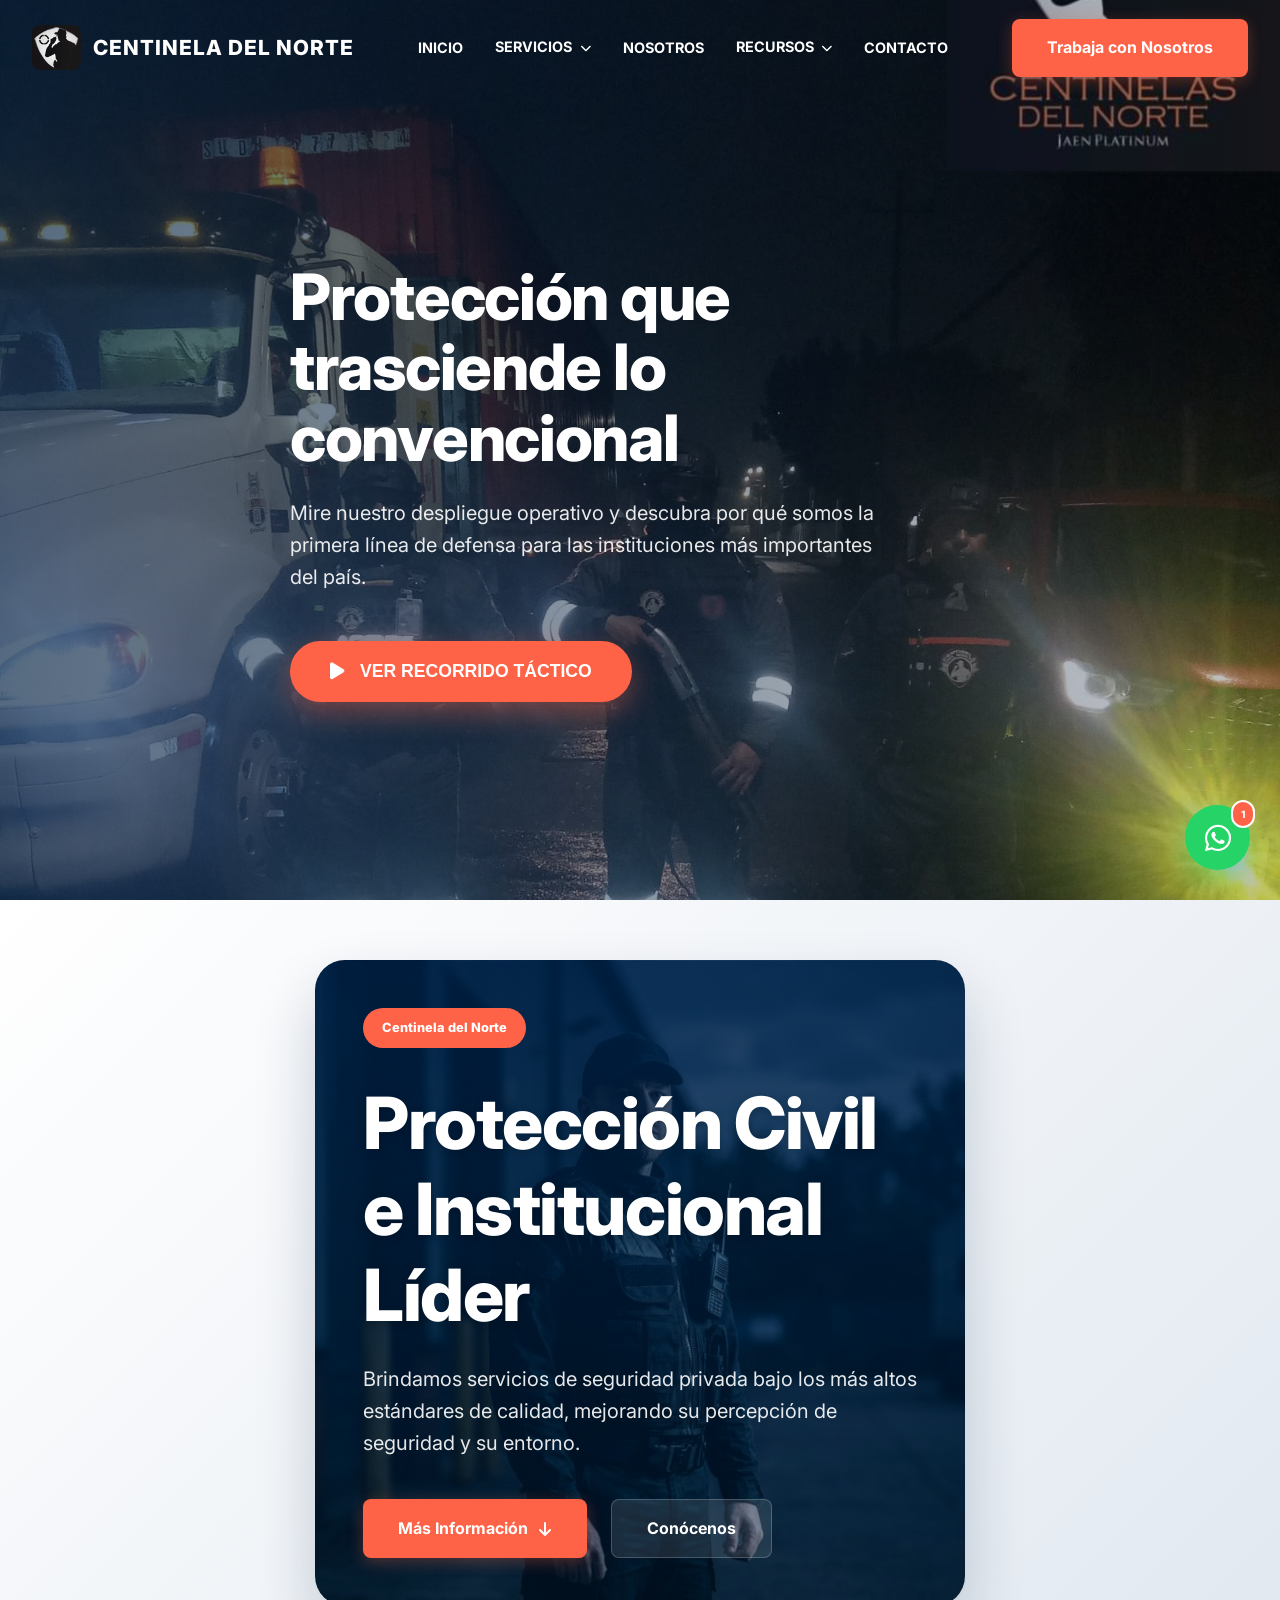
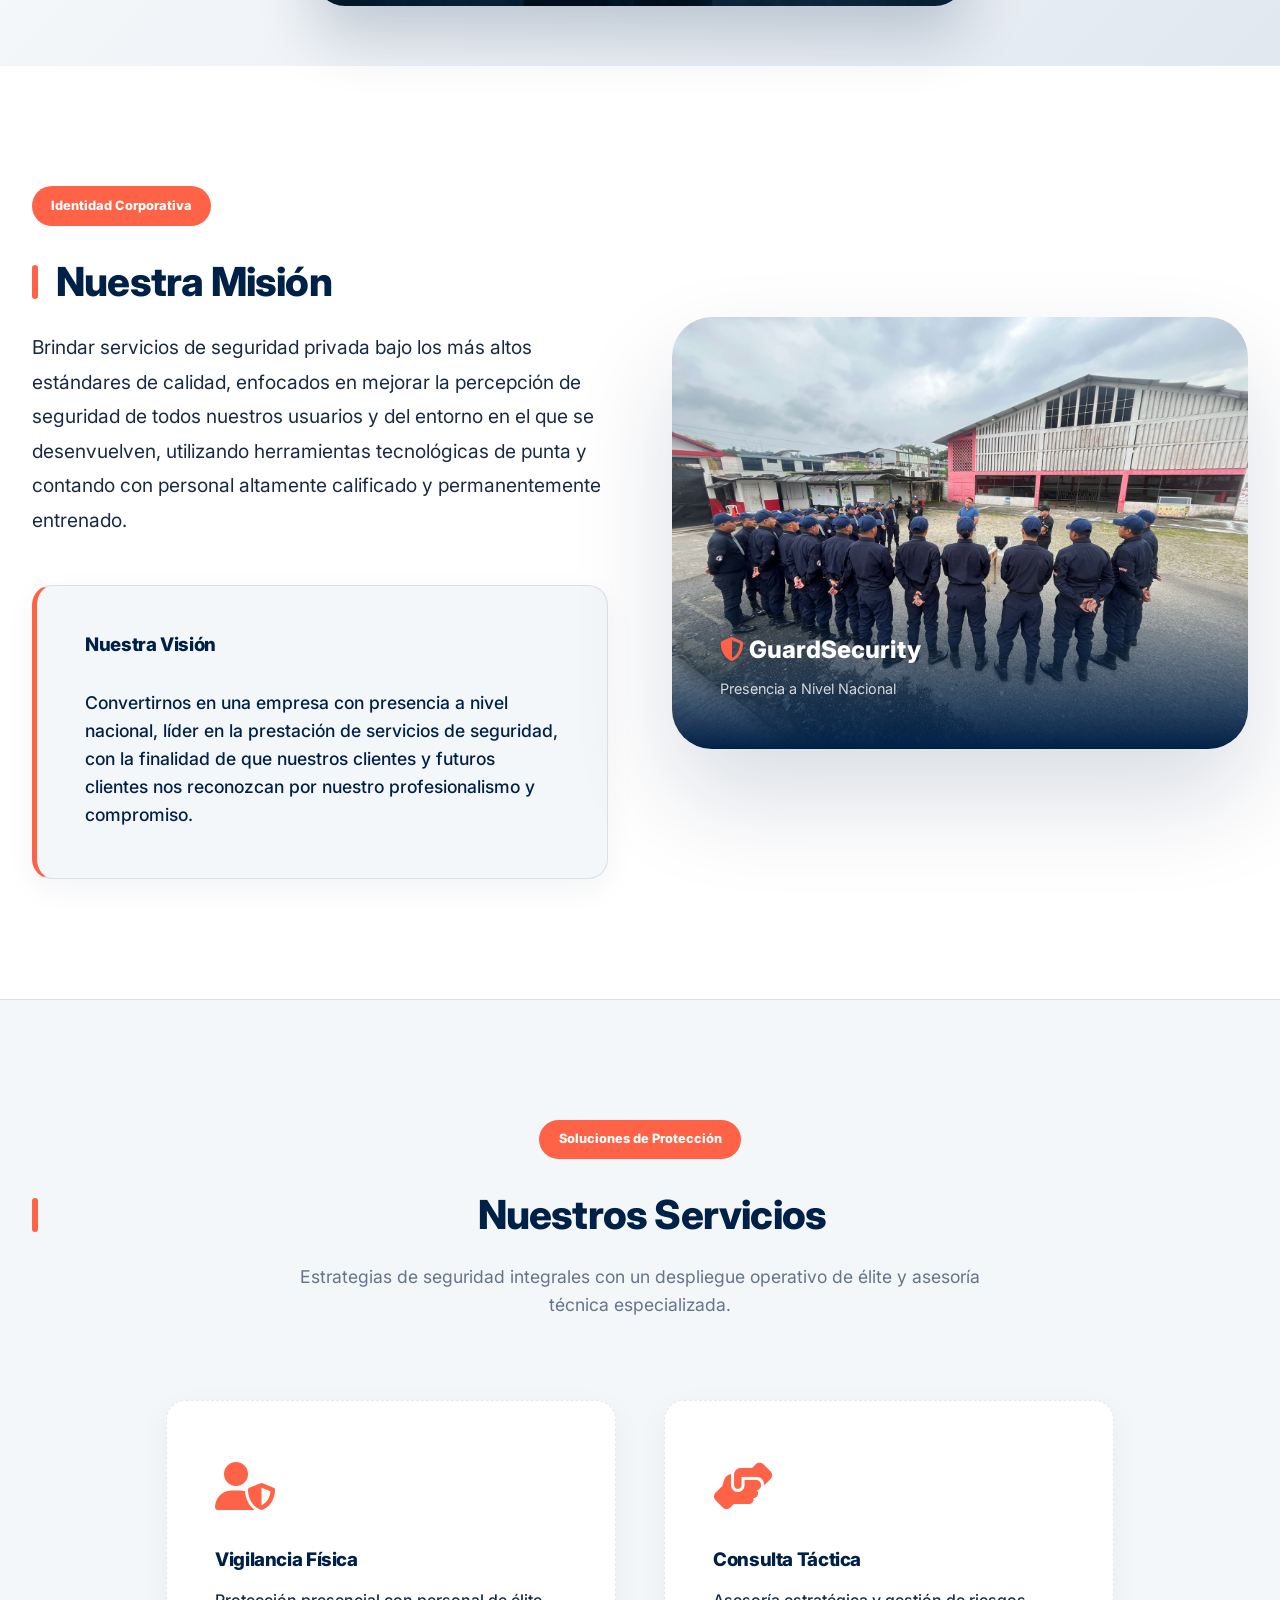
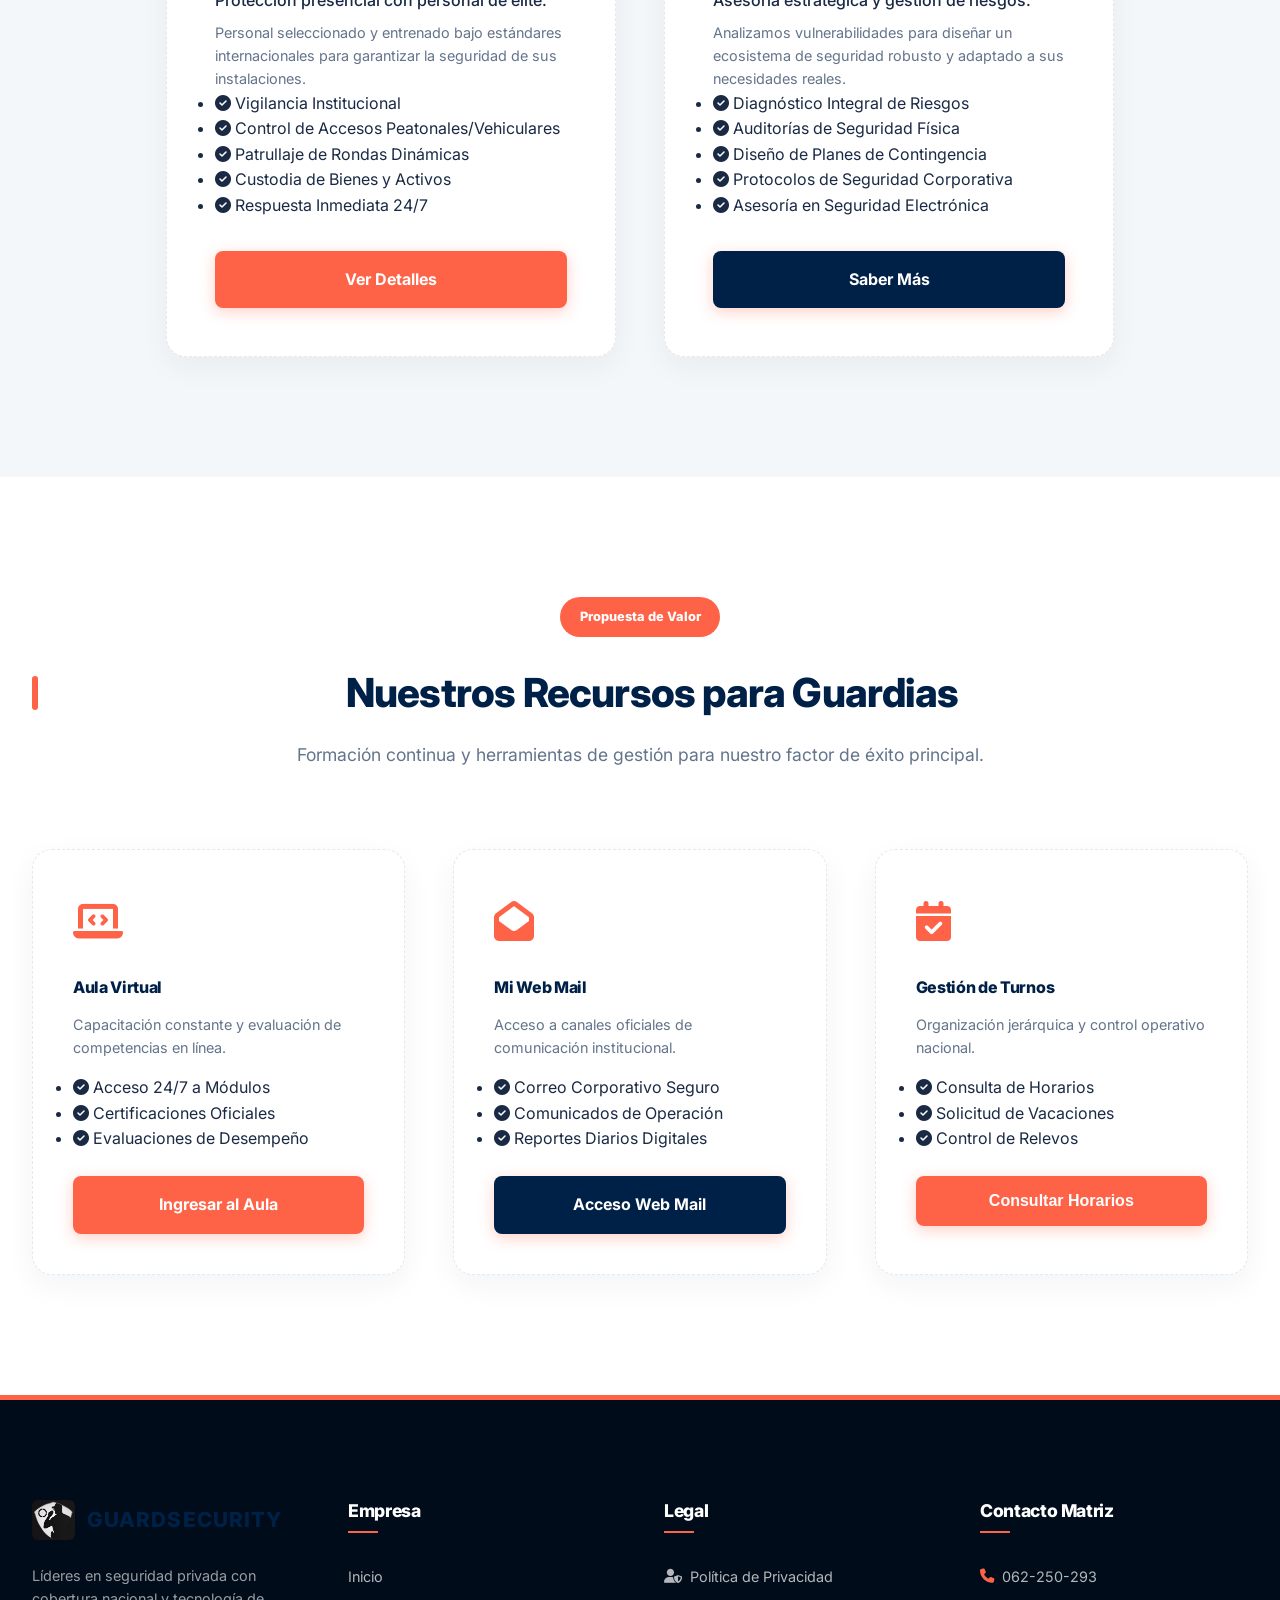
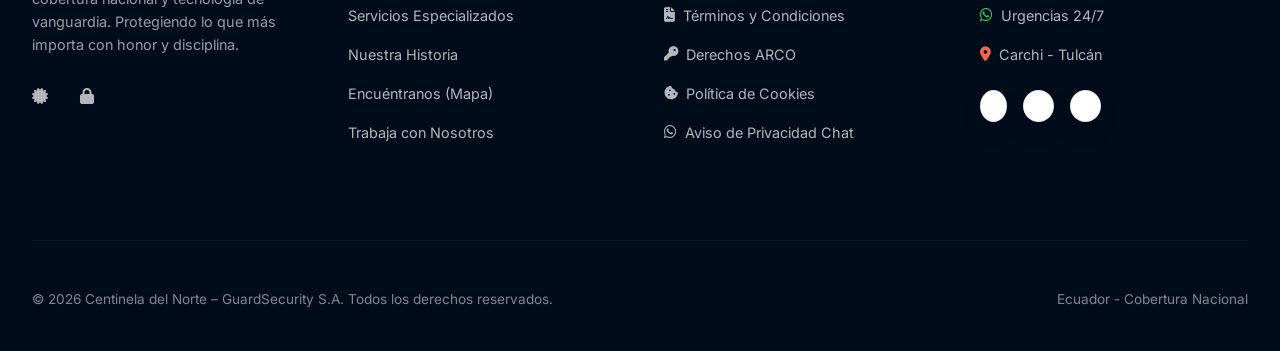
==== commit 32c4cb80: "actualizacion de index" ====
--- a/index.html
+++ b/index.html
@@ -6,6 +6,7 @@
   <meta name="viewport" content="width=device-width, initial-scale=1.0">
   <title>Centinela del Norte | Seguridad Privada & Vigilancia Táctica</title>
   <meta name="description" content="Protección integral con personal especializado y vigilancia de vanguardia.">
+  <meta name="google-site-verification" content="n0QO655YbexeZDKFJZmpDOv_C2_0bZyk5AQatCfF_VA" />
 
   <!-- Fonts -->
   <link rel="preconnect" href="https://fonts.googleapis.com">
@@ -46,8 +47,7 @@
         <div class="video-overlay">
           <div class="container">
             <div class="video-content animate-on-scroll">
-              <span class="tag">Seguridad de Élite</span>
-              <h2>Protección que trasciende lo convencional</h2>
+              <h2 style="margin-top: 4rem;">Protección que trasciende lo convencional</h2>
               <p>Mire nuestro despliegue operativo y descubra por qué somos la primera línea de defensa para las
                 instituciones más importantes del país.</p>
               <button class="play-btn"><i class="fas fa-play"></i> VER RECORRIDO TÁCTICO</button>
